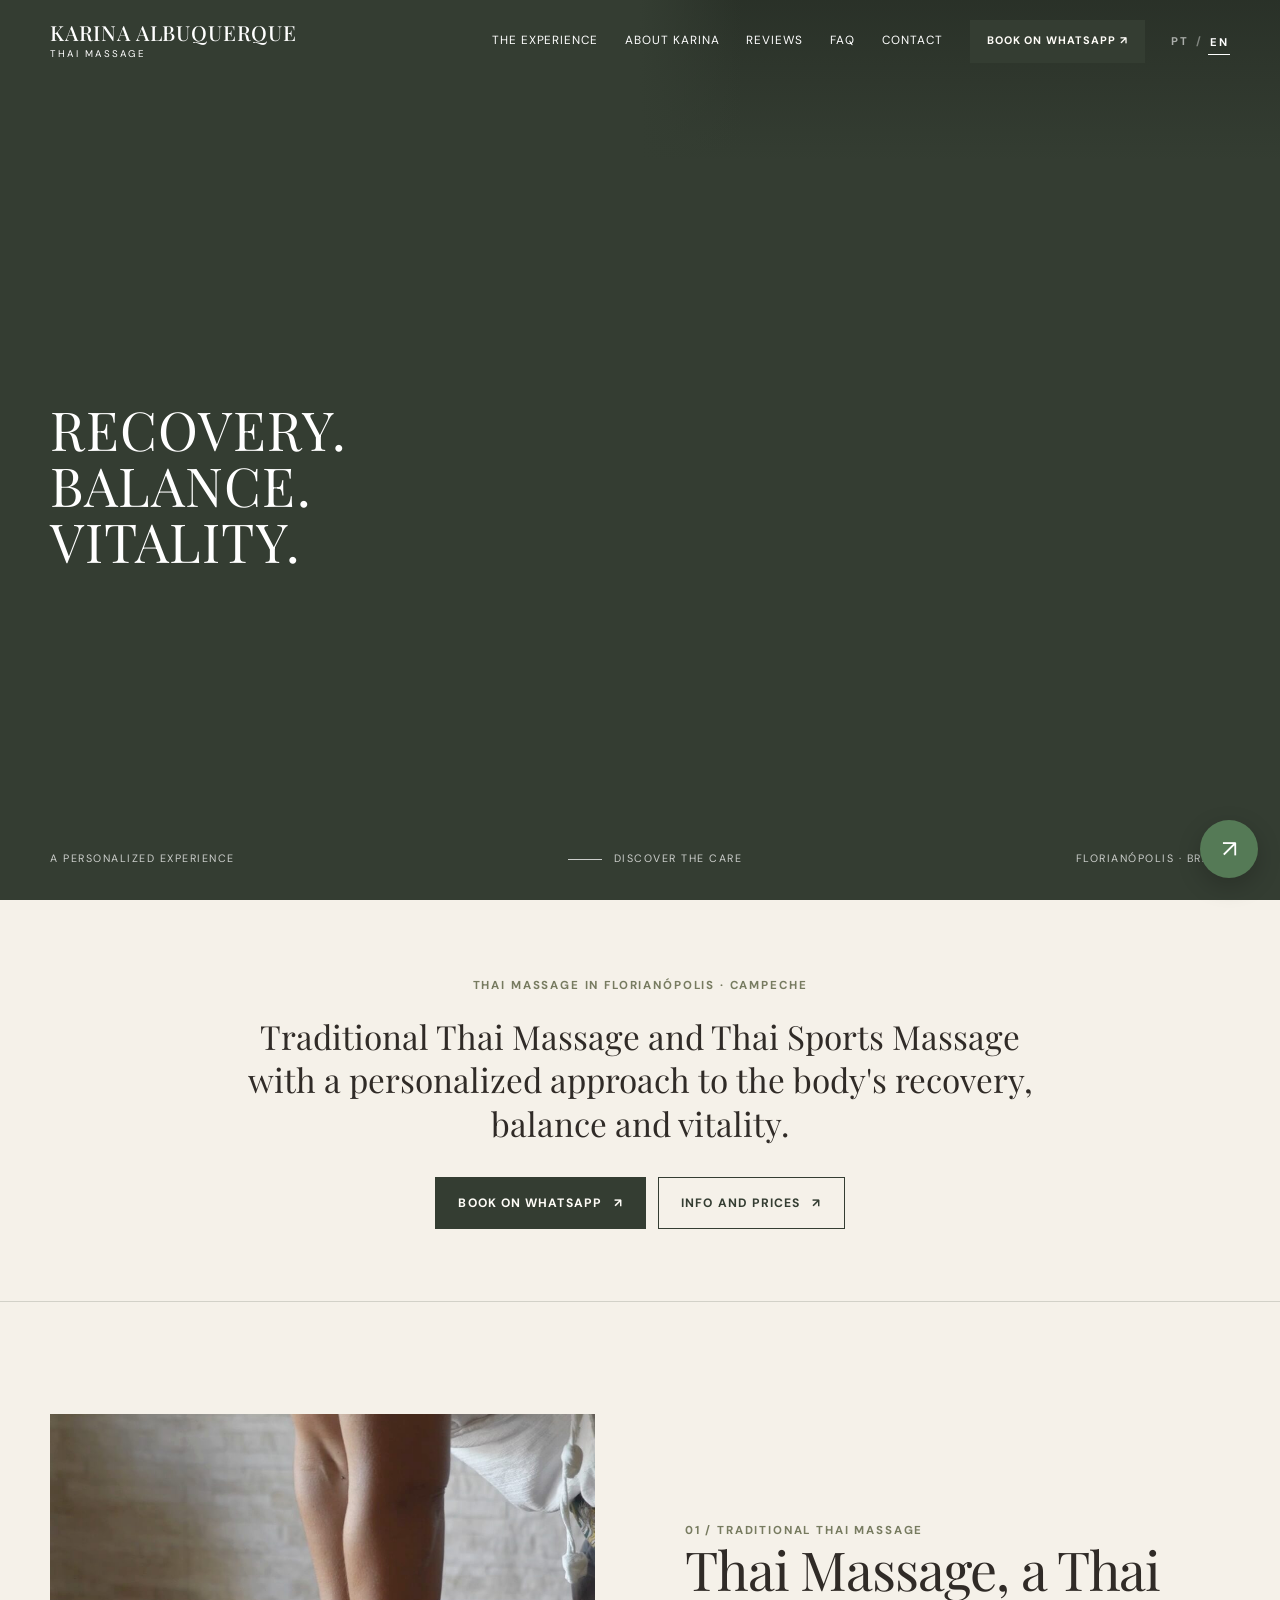
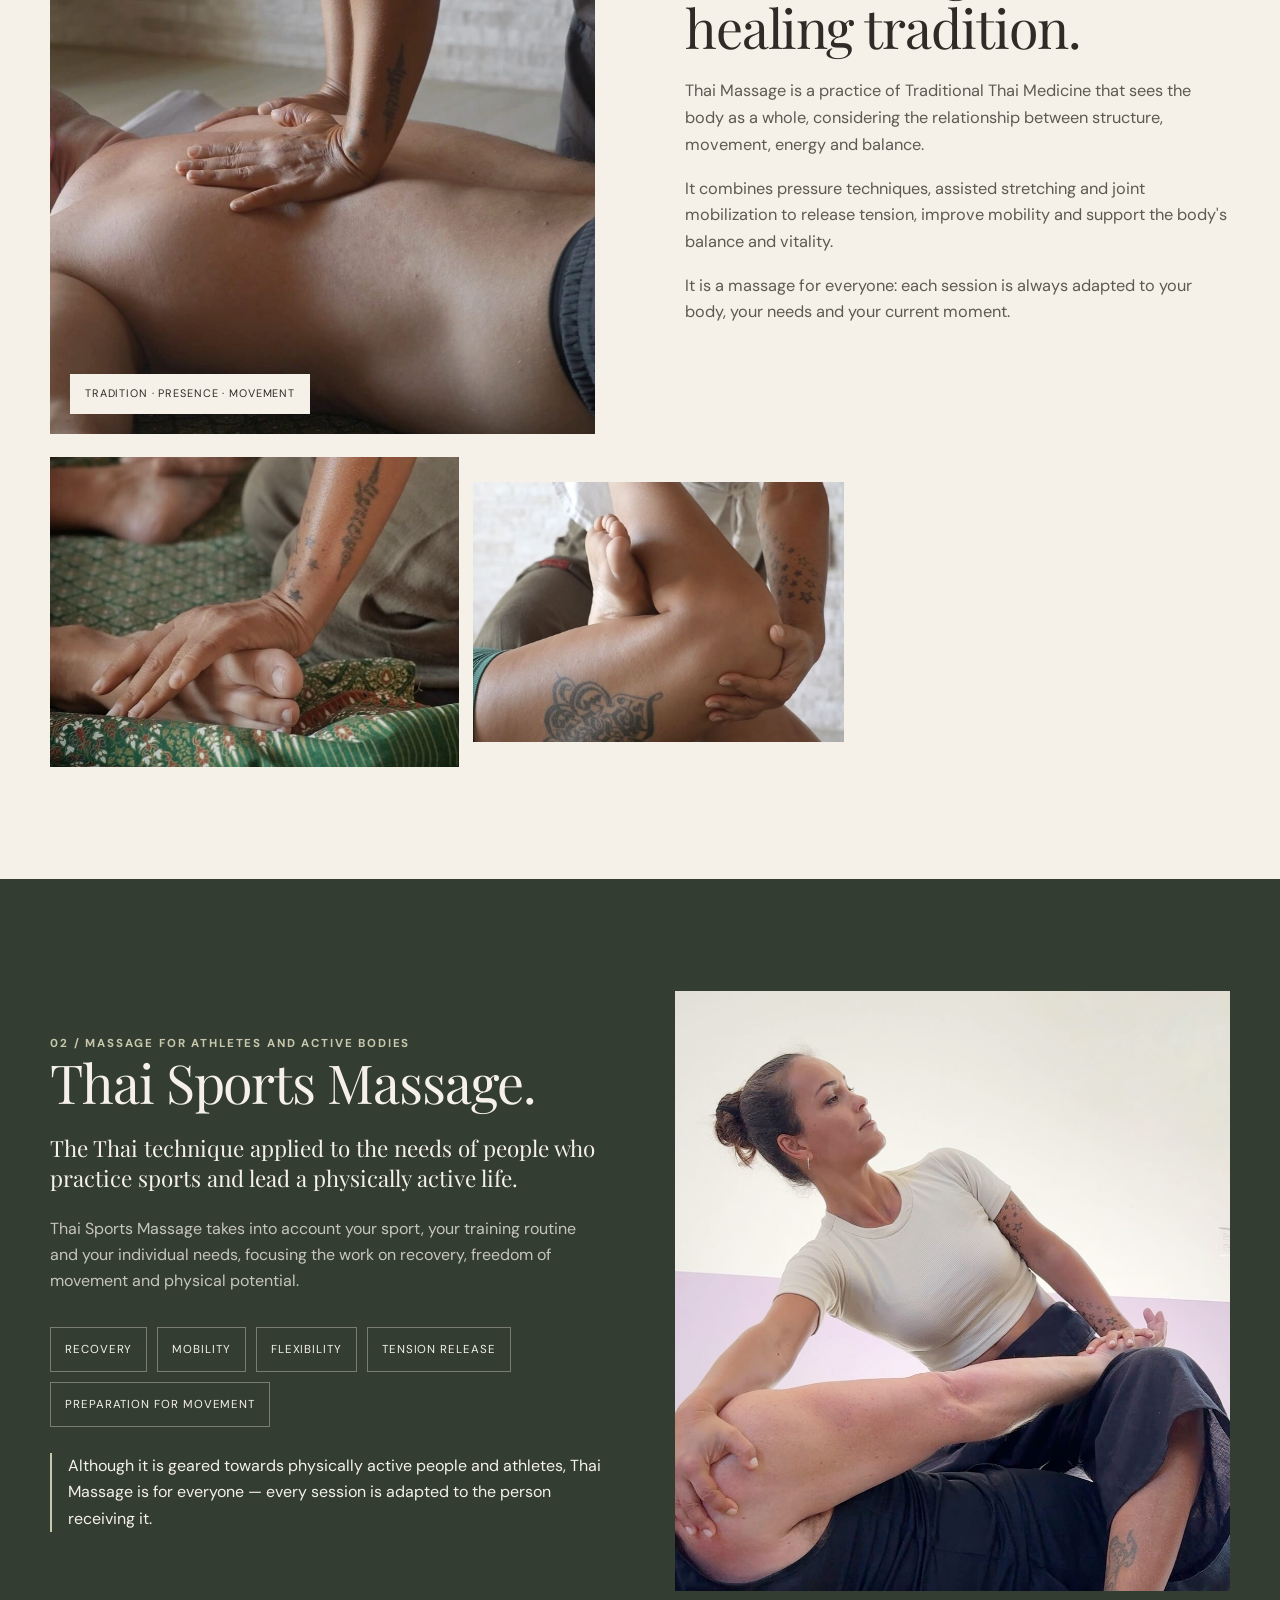
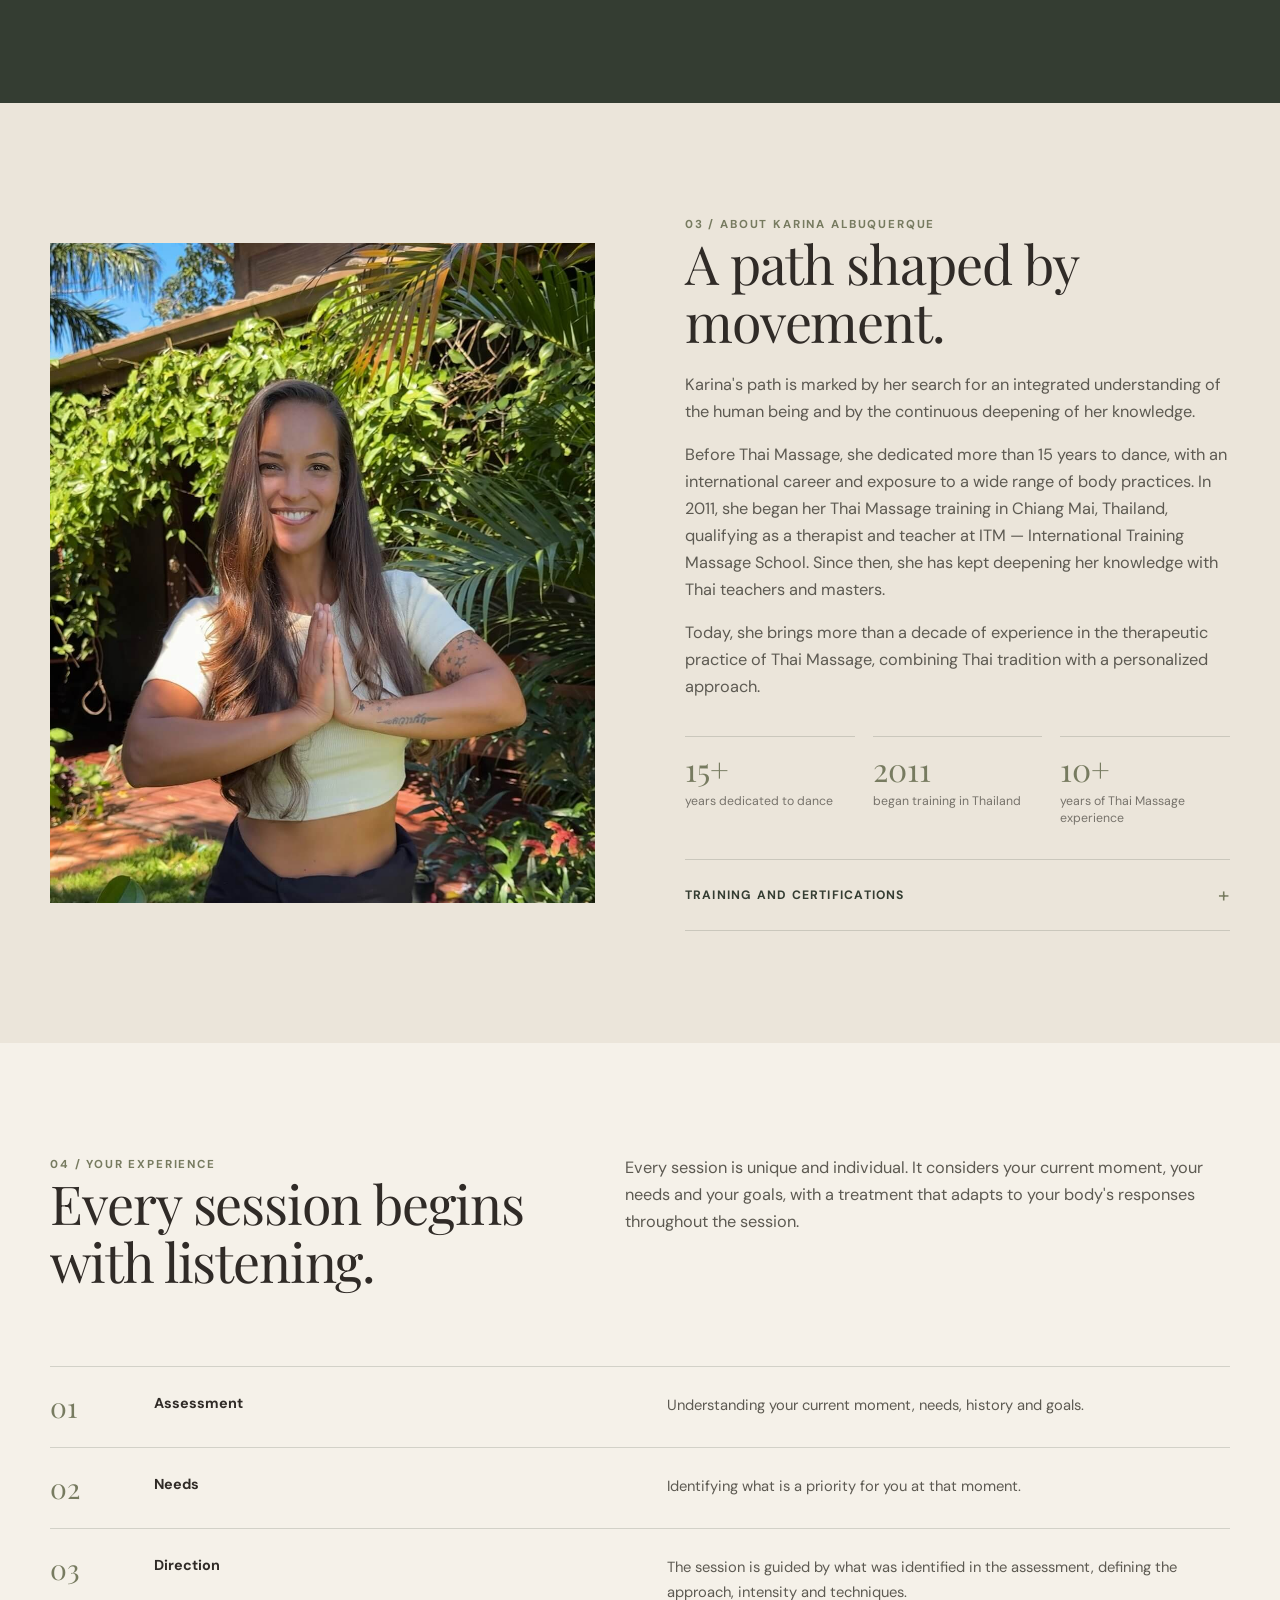
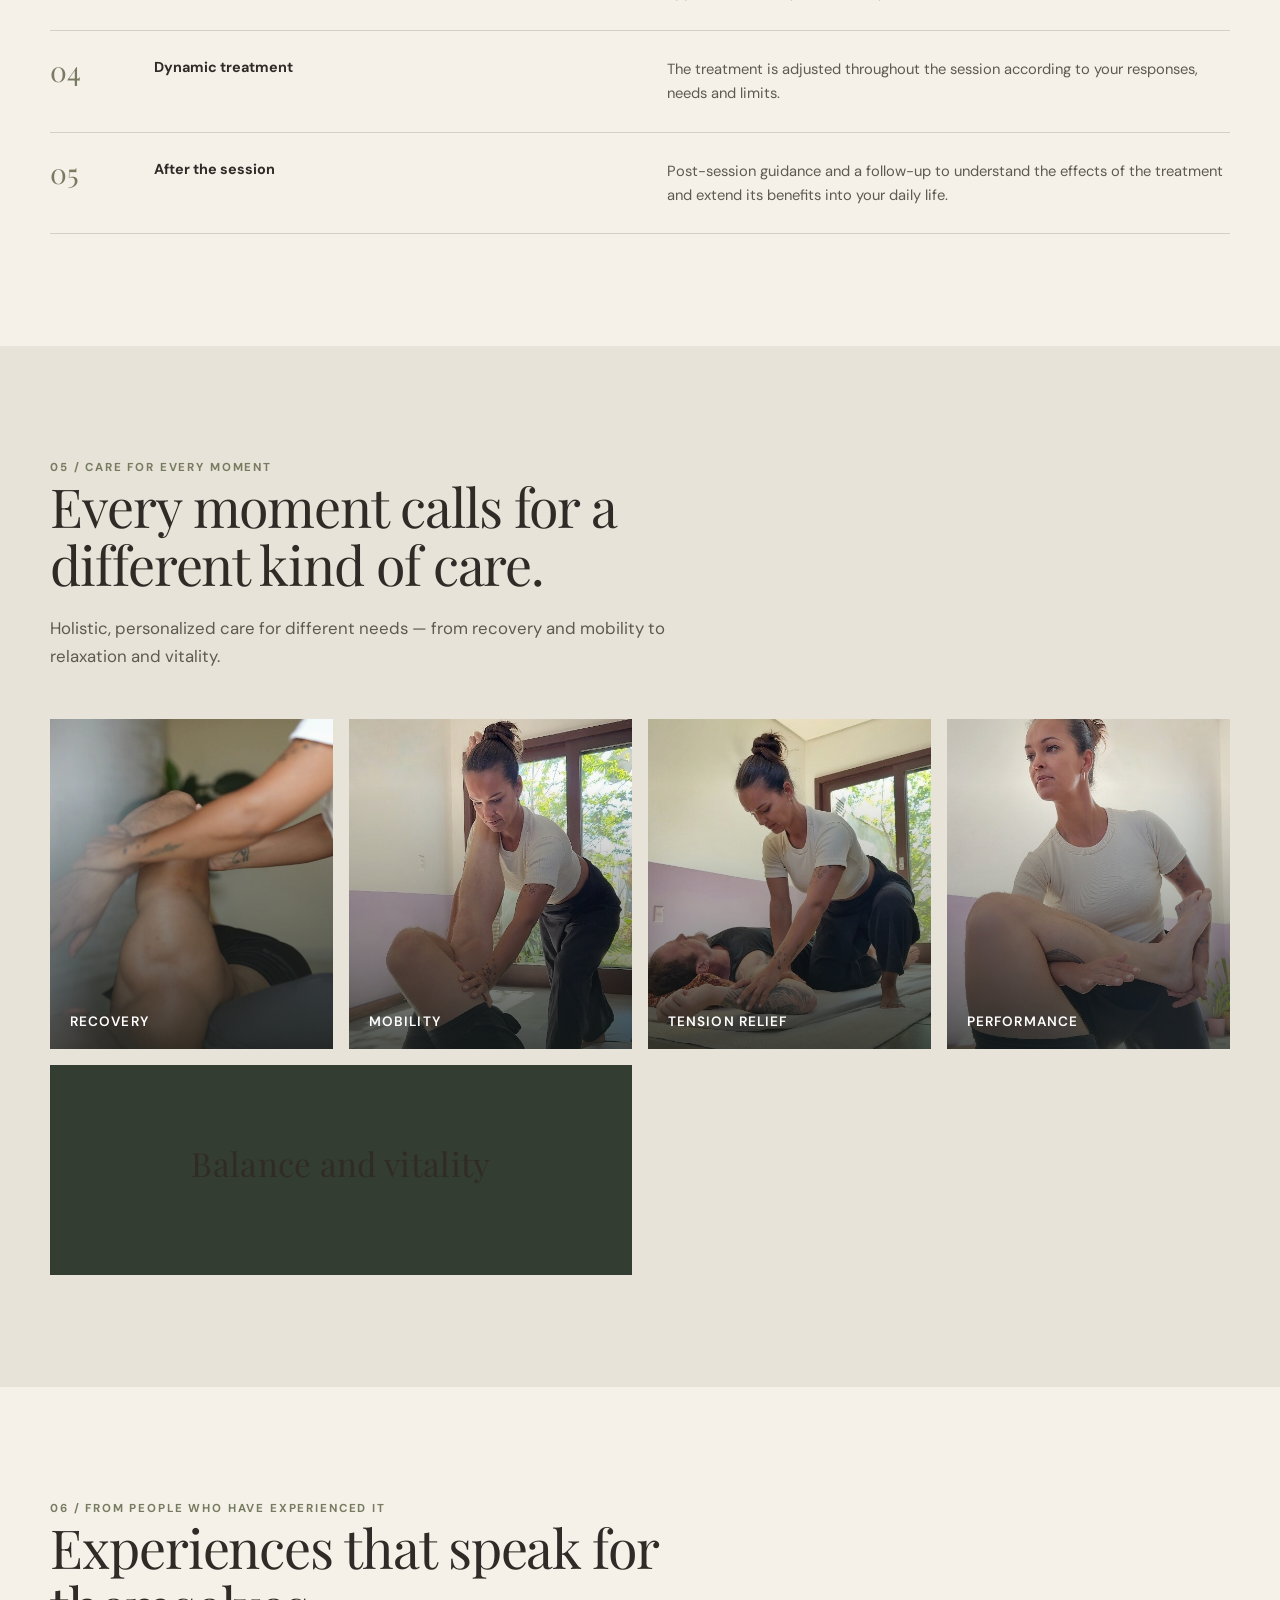
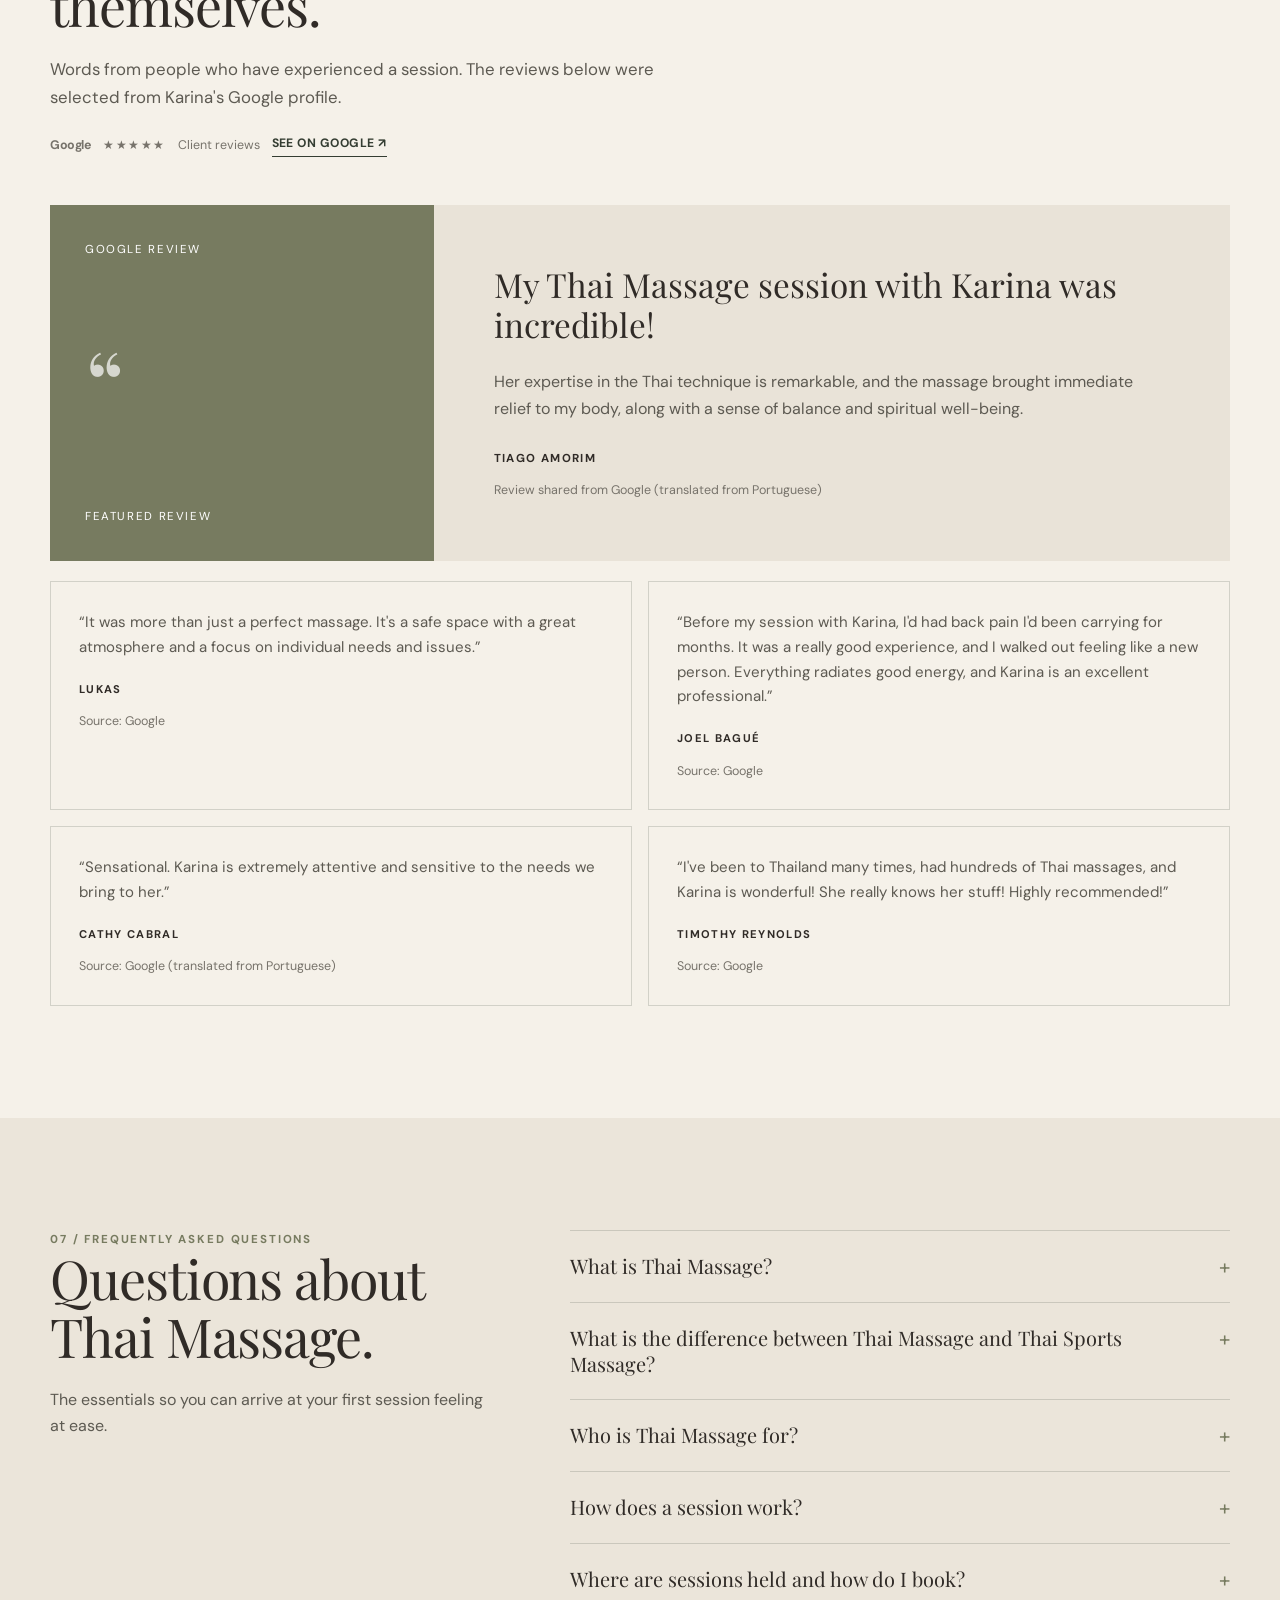
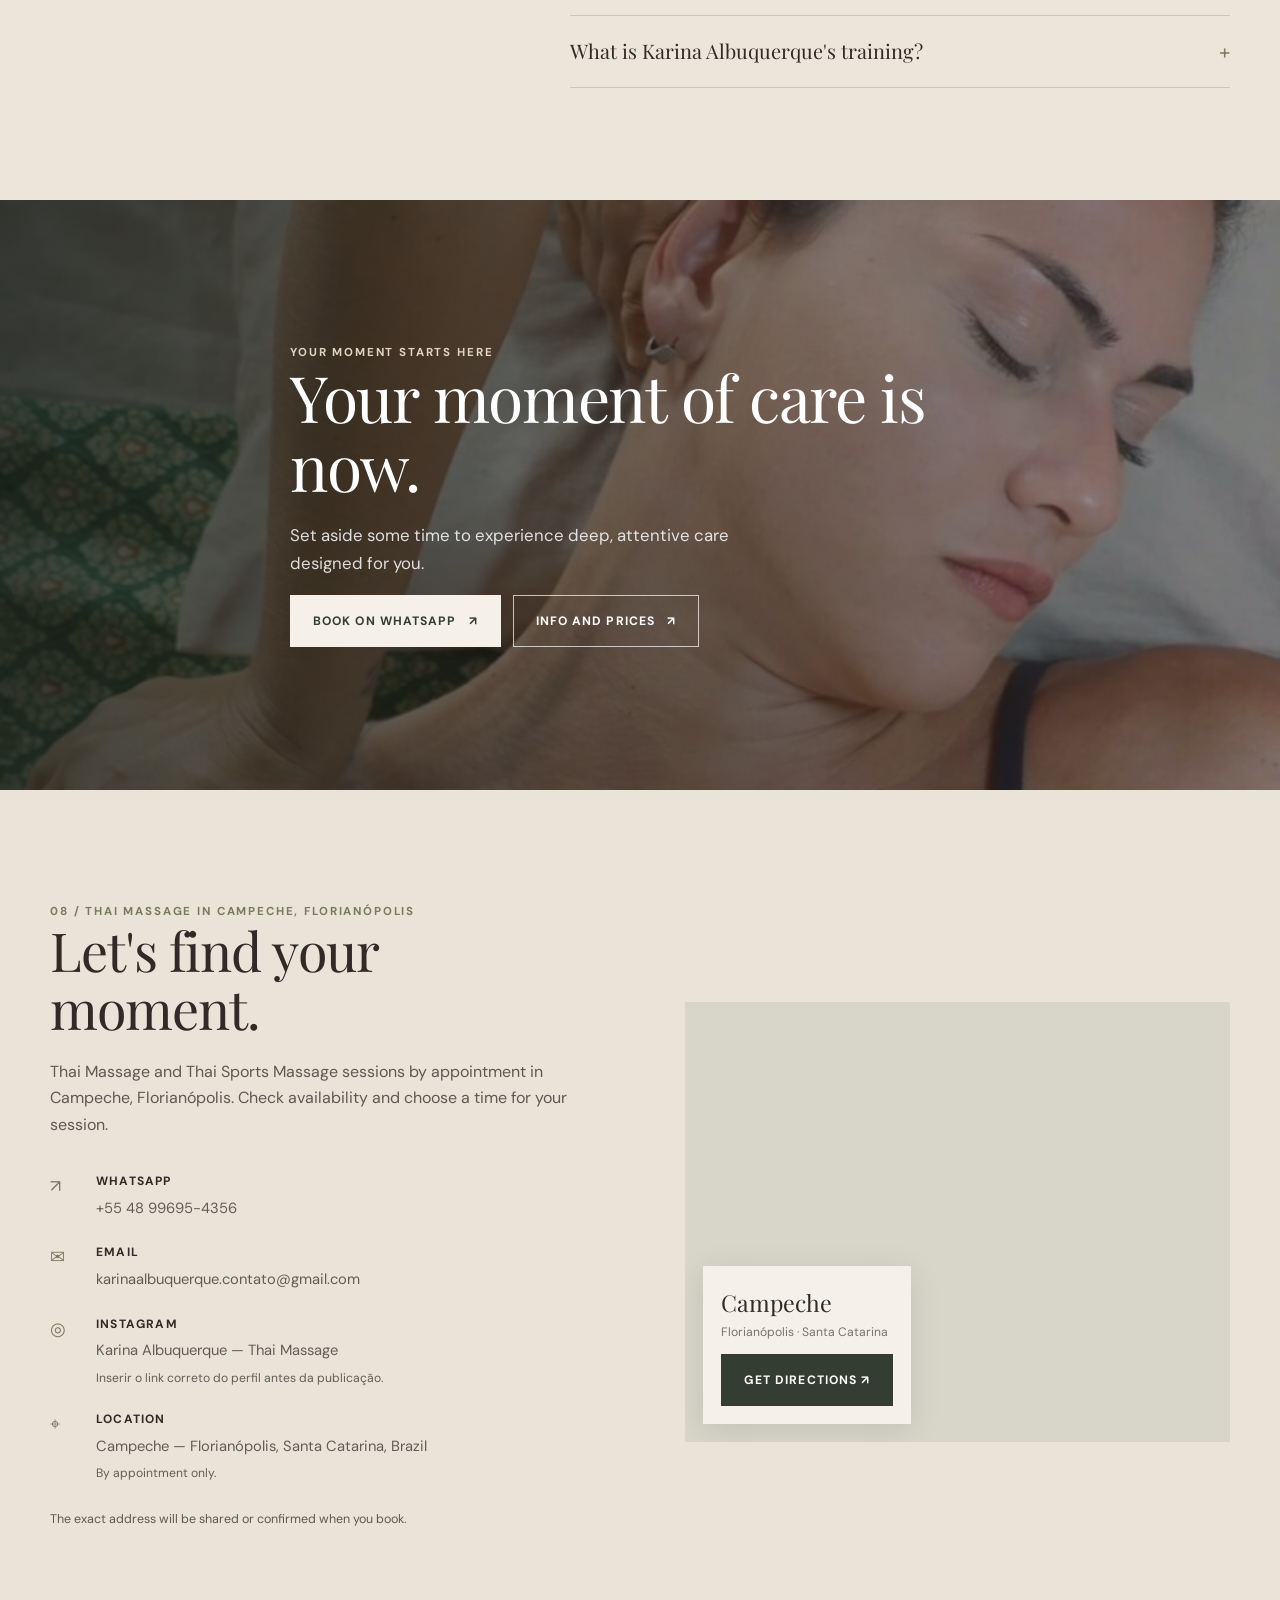
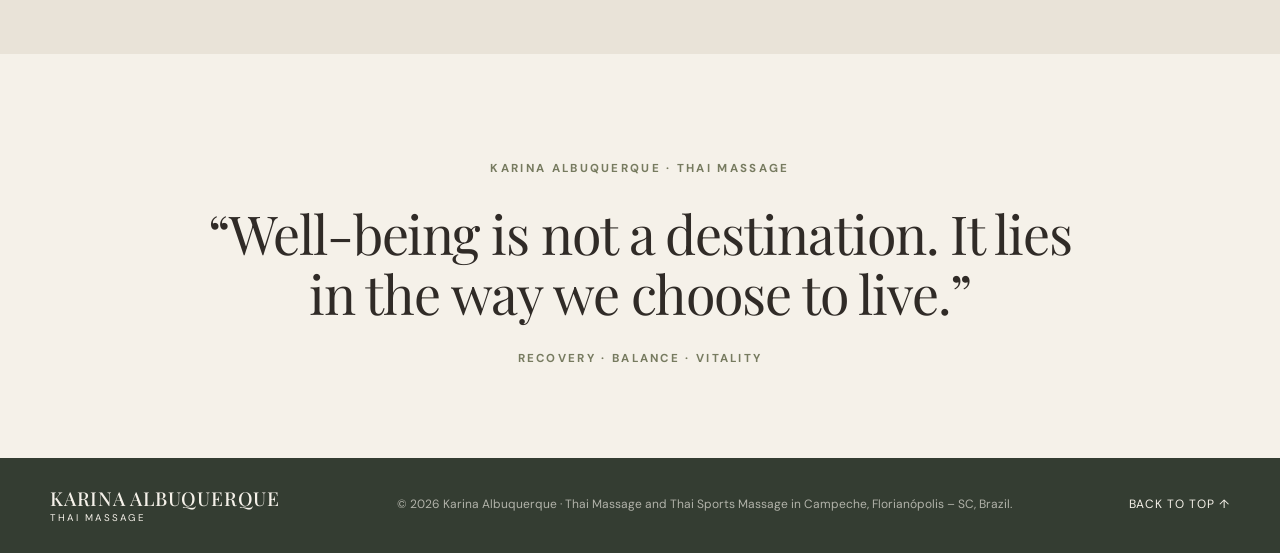
==== en/index.html @ 6ed95f41 "com video e add en" ====
<!DOCTYPE html>
<html lang="en">
<head>
  <meta charset="utf-8">
  <meta name="viewport" content="width=device-width, initial-scale=1">
  <meta name="theme-color" content="#343d32">
  <title>Thai Massage in Florianópolis (Campeche) | Karina Albuquerque</title>
  <meta name="description" content="Traditional Thai Massage and Thai Sports Massage in Campeche, Florianópolis, Brazil, with Karina Albuquerque, trained in Chiang Mai. Recovery, mobility and tension relief.">
  <meta name="robots" content="index, follow, max-image-preview:large">
  <meta name="author" content="Karina Albuquerque">
  <meta name="geo.region" content="BR-SC">
  <meta name="geo.placename" content="Campeche, Florianópolis">
  <!-- SUBSTITUIR "https://www.seudominio.com.br" pelo domínio definitivo do site antes da publicação (canonical, hreflang, Open Graph e dados estruturados). -->
  <link rel="canonical" href="https://www.seudominio.com.br/en/">
  <link rel="alternate" hreflang="pt-BR" href="https://www.seudominio.com.br/">
  <link rel="alternate" hreflang="en" href="https://www.seudominio.com.br/en/">
  <link rel="alternate" hreflang="x-default" href="https://www.seudominio.com.br/">
  <meta property="og:type" content="website">
  <meta property="og:locale" content="en_US">
  <meta property="og:locale:alternate" content="pt_BR">
  <meta property="og:site_name" content="Karina Albuquerque · Thai Massage">
  <meta property="og:title" content="Thai Massage in Florianópolis (Campeche) | Karina Albuquerque">
  <meta property="og:description" content="Traditional Thai Massage and Thai Sports Massage with personalized sessions in Campeche, Florianópolis, Brazil.">
  <meta property="og:url" content="https://www.seudominio.com.br/en/">
  <meta property="og:image" content="https://www.seudominio.com.br/images/karina-albuquerque-thai-massage-campeche-florianopolis.jpg">
  <meta property="og:image:width" content="1080">
  <meta property="og:image:height" content="1920">
  <meta property="og:image:alt" content="Karina Albuquerque giving a Thai Massage session in Florianópolis">
  <meta name="twitter:card" content="summary_large_image">
  <meta name="twitter:title" content="Thai Massage in Florianópolis (Campeche) | Karina Albuquerque">
  <meta name="twitter:description" content="Traditional Thai Massage and Thai Sports Massage with personalized sessions in Campeche, Florianópolis, Brazil.">
  <meta name="twitter:image" content="https://www.seudominio.com.br/images/karina-albuquerque-thai-massage-campeche-florianopolis.jpg">
  <link rel="preload" as="image" href="../images/karina-thai-massage-hero-poster.jpg" fetchpriority="high">
  <script type="application/ld+json">
  {
    "@context": "https://schema.org",
    "@graph": [
      {
        "@type": "HealthAndBeautyBusiness",
        "@id": "https://www.seudominio.com.br/#negocio",
        "name": "Karina Albuquerque · Thai Massage",
        "description": "Traditional Thai Massage and Thai Sports Massage with personalized sessions by appointment in Campeche, Florianópolis, Brazil.",
        "url": "https://www.seudominio.com.br/en/",
        "image": "https://www.seudominio.com.br/images/karina-albuquerque-thai-massage-campeche-florianopolis.jpg",
        "telephone": "+55-48-99695-4356",
        "email": "karinaalbuquerque.contato@gmail.com",
        "address": {
          "@type": "PostalAddress",
          "addressLocality": "Florianópolis",
          "addressRegion": "SC",
          "addressCountry": "BR",
          "streetAddress": "Campeche"
        },
        "areaServed": { "@type": "City", "name": "Florianópolis" },
        "hasMap": "https://www.google.com/maps?q=Campeche%2C+Florian%C3%B3polis%2C+SC",
        "founder": { "@id": "https://www.seudominio.com.br/#karina" },
        "knowsLanguage": ["pt-BR", "en"],
        "hasOfferCatalog": {
          "@type": "OfferCatalog",
          "name": "Sessions",
          "itemListElement": [
            { "@type": "Offer", "itemOffered": { "@type": "Service", "name": "Thai Massage", "description": "Traditional Thai massage combining pressure techniques, assisted stretching and joint mobilization." } },
            { "@type": "Offer", "itemOffered": { "@type": "Service", "name": "Thai Sports Massage", "description": "Thai Massage tailored to athletes and physically active people, focused on recovery, mobility and performance." } }
          ]
        }
      },
      {
        "@type": "Person",
        "@id": "https://www.seudominio.com.br/#karina",
        "name": "Karina Albuquerque",
        "jobTitle": "Thai Massage therapist and teacher",
        "image": "https://www.seudominio.com.br/images/karina-albuquerque-terapeuta-thai-massage.jpg",
        "alumniOf": { "@type": "EducationalOrganization", "name": "ITM — International Training Massage School", "address": "Chiang Mai, Thailand" },
        "worksFor": { "@id": "https://www.seudominio.com.br/#negocio" }
      },
      {
        "@type": "WebPage",
        "@id": "https://www.seudominio.com.br/en/#page",
        "url": "https://www.seudominio.com.br/en/",
        "name": "Thai Massage in Florianópolis (Campeche) | Karina Albuquerque",
        "inLanguage": "en",
        "about": { "@id": "https://www.seudominio.com.br/#negocio" },
        "primaryImageOfPage": "https://www.seudominio.com.br/images/karina-albuquerque-thai-massage-campeche-florianopolis.jpg"
      },
      {
        "@type": "FAQPage",
        "inLanguage": "en",
        "mainEntity": [
          { "@type": "Question", "name": "What is Thai Massage?", "acceptedAnswer": { "@type": "Answer", "text": "Thai Massage is a practice of Traditional Thai Medicine that combines pressure techniques, assisted stretching and joint mobilization to release tension, improve mobility and support the body's balance and vitality." } },
          { "@type": "Question", "name": "What is the difference between Thai Massage and Thai Sports Massage?", "acceptedAnswer": { "@type": "Answer", "text": "Thai Sports Massage applies the Thai technique to the needs of people who practice sports. It takes into account the sport, the training routine and individual needs, focusing on recovery, mobility, flexibility and preparation for movement." } },
          { "@type": "Question", "name": "Who is Thai Massage for?", "acceptedAnswer": { "@type": "Answer", "text": "Thai Massage is for everyone. It suits anyone looking for recovery, greater mobility, tension relief, better performance or simply balance and vitality, from athletes and physically active people to those who want a moment of care, always adapted to each body." } },
          { "@type": "Question", "name": "How does a session work?", "acceptedAnswer": { "@type": "Answer", "text": "Every session is individual: it starts with an assessment of your current moment and goals, continues with a treatment adjusted to your body's responses, and ends with post-session guidance and a follow-up." } },
          { "@type": "Question", "name": "Where are sessions held and how do I book?", "acceptedAnswer": { "@type": "Answer", "text": "Sessions are held in Campeche, Florianópolis (SC, Brazil), by appointment only. Bookings are made via WhatsApp at +55 48 99695-4356, and the exact address is shared when your session is confirmed. Sessions are available in English." } },
          { "@type": "Question", "name": "What is Karina Albuquerque's training?", "acceptedAnswer": { "@type": "Answer", "text": "Karina began her training in Chiang Mai, Thailand, in 2011, qualifying as a Thai Massage therapist and teacher at ITM — International Training Massage School. Since then, she has continued to deepen her knowledge with Thai teachers and masters." } }
        ]
      }
    ]
  }
  </script>
  <link rel="preconnect" href="https://fonts.googleapis.com">
  <link rel="preconnect" href="https://fonts.gstatic.com" crossorigin>
  <link href="https://fonts.googleapis.com/css2?family=Playfair+Display:wght@400;500;600&family=DM+Sans:wght@400;500;600;700&display=swap" rel="stylesheet">
  <link rel="stylesheet" href="../styles.css">
</head>
<body>
  <header class="site-header" id="siteHeader">
    <div class="wrap nav">
      <a class="brand" href="#top" aria-label="Karina Albuquerque Thai Massage, home">
        <strong>KARINA ALBUQUERQUE</strong><span>Thai Massage</span>
      </a>
      <nav class="nav-links" id="navLinks" aria-label="Main navigation">
        <a href="#thai-massage">The experience</a>
        <a href="#karina">About Karina</a>
        <a href="#reviews">Reviews</a>
        <a href="#faq">FAQ</a>
        <a href="#contact">Contact</a>
        <a class="btn whatsapp-link" href="#" target="_blank" rel="noopener">Book on WhatsApp ↗</a>
      </nav>
      <div class="nav-tools">
        <div class="lang-switch" aria-label="Language"><a href="../index.html" hreflang="pt-BR" lang="pt-BR" title="Versão em português">PT</a><span aria-hidden="true">/</span><a href="index.html" class="active" aria-current="page" lang="en">EN</a></div>
        <button class="menu-toggle" id="menuToggle" aria-label="Open menu" aria-expanded="false">☰</button>
      </div>
    </div>
  </header>

  <main>
    <!-- 01 — Hero -->
    <section class="hero" id="top" aria-label="Introduction">
      <video class="hero-media" id="heroVideo" autoplay muted loop playsinline preload="auto" poster="../images/karina-thai-massage-hero-poster.jpg" aria-label="Video of Karina Albuquerque giving Thai Massage sessions at her studio in Campeche, Florianópolis">
        <source src="../video/karina-thai-massage-hero-720.mp4" type="video/mp4">
      </video>
      <div class="wrap hero-content">
        <p class="hero-words">Recovery.<br>Balance.<br>Vitality.</p>
      </div>
      <div class="wrap hero-bottom">
        <span>A personalized experience</span>
        <span class="scroll-note">Discover the care</span>
        <span class="location-note">Florianópolis · Brazil</span>
      </div>
    </section>

    <!-- 01b — Introduction -->
    <section class="intro-band" aria-label="Thai Massage in Florianópolis">
      <div class="wrap">
        <h1 class="eyebrow">Thai Massage in Florianópolis · Campeche</h1>
        <p class="lead">Traditional Thai Massage and Thai Sports Massage with a personalized approach to the body's recovery, balance and vitality.</p>
        <div class="btn-row">
          <a class="btn whatsapp-link" href="#" target="_blank" rel="noopener">Book on WhatsApp <span aria-hidden="true">↗</span></a>
          <a class="btn btn-outline whatsapp-info" href="#" target="_blank" rel="noopener">Info and prices <span aria-hidden="true">↗</span></a>
        </div>
      </div>
    </section>

    <!-- 02 — Thai Massage -->
    <section class="section" id="thai-massage">
      <div class="wrap">
        <div class="intro-grid">
          <div class="intro-photo reveal">
            <img src="../images/thai-massage-pressao-palmas-costas.jpg" width="1080" height="1920" alt="Thai Massage: palm pressure along the back, on a traditional Thai fabric" loading="lazy" decoding="async" style="object-position:center 58%">
            <div class="photo-caption">Tradition · Presence · Movement</div>
          </div>
          <div class="copy intro-head reveal">
            <div class="eyebrow">01 / Traditional Thai massage</div>
            <h2>Thai Massage, a Thai healing tradition.</h2>
          </div>
          <div class="copy intro-body reveal">
            <p>Thai Massage is a practice of Traditional Thai Medicine that sees the body as a whole, considering the relationship between structure, movement, energy and balance.</p>
            <p>It combines pressure techniques, assisted stretching and joint mobilization to release tension, improve mobility and support the body's balance and vitality.</p>
            <!-- Texto provisório: acompanhar a redação que a Karina vai enviar sobre "a massagem é para todos". -->
            <p>It is a massage for everyone: each session is always adapted to your body, your needs and your current moment.</p>
          </div>
        </div>
        <div class="gallery reveal" aria-label="Details of the Thai Massage practice">
          <img src="../images/thai-massage-tradicional-maos-pes.jpg" width="720" height="1057" alt="Traditional Thai massage detail: hands working on the feet over Thai fabric" loading="lazy" decoding="async" style="object-position:center 68%">
          <img src="../images/alongamento-assistido-perna-thai-massage.jpg" width="1080" height="1920" alt="Assisted leg stretch with knee support during Thai Massage" loading="lazy" decoding="async" style="object-position:center 50%">
          <img src="../images/mobilizacao-pe-tornozelo-thai-massage.jpg" width="1080" height="1920" alt="Foot and ankle mobilization during a Thai Massage session" loading="lazy" decoding="async" style="object-position:center 48%">
        </div>
      </div>
    </section>

    <!-- 03 — Thai Sports Massage -->
    <section class="section sports" id="thai-sports">
      <div class="wrap sports-grid">
        <div class="sports-head reveal">
          <div class="eyebrow">02 / Massage for athletes and active bodies</div>
          <h2>Thai Sports Massage.</h2>
          <p class="serif sports-lead">The Thai technique applied to the needs of people who practice sports and lead a physically active life.</p>
        </div>
        <div class="sports-body reveal">
          <p>Thai Sports Massage takes into account your sport, your training routine and your individual needs, focusing the work on recovery, freedom of movement and physical potential.</p>
          <div class="word-list" aria-label="Thai Sports Massage focus areas">
            <span>Recovery</span><span>Mobility</span><span>Flexibility</span><span>Tension release</span><span>Preparation for movement</span>
          </div>
          <!-- Texto provisório: acompanhar a redação que a Karina vai enviar sobre "a massagem é para todos". -->
          <p class="note-all">Although it is geared towards physically active people and athletes, Thai Massage is for everyone — every session is adapted to the person receiving it.</p>
        </div>
        <img class="sports-image reveal" src="../images/thai-sports-massage-alongamento-florianopolis.jpg" width="1080" height="1920" alt="Karina Albuquerque applying an arm and torso stretch in a Thai Sports Massage session in Florianópolis" loading="lazy" decoding="async" style="object-position:center 45%">
      </div>
    </section>

    <!-- 04 — About Karina -->
    <section class="section about" id="karina">
      <div class="wrap about-grid">
        <img class="about-photo reveal" src="../images/karina-albuquerque-terapeuta-thai-massage.jpg" width="1080" height="1920" alt="Portrait of Karina Albuquerque, Thai Massage therapist, smiling with her palms together in greeting" loading="lazy" decoding="async" style="object-position:center 25%">
        <div class="copy reveal">
          <div class="eyebrow">03 / About Karina Albuquerque</div>
          <h2>A path shaped by movement.</h2>
          <p>Karina's path is marked by her search for an integrated understanding of the human being and by the continuous deepening of her knowledge.</p>
          <p>Before Thai Massage, she dedicated more than 15 years to dance, with an international career and exposure to a wide range of body practices. In 2011, she began her Thai Massage training in Chiang Mai, Thailand, qualifying as a therapist and teacher at ITM — International Training Massage School. Since then, she has kept deepening her knowledge with Thai teachers and masters.</p>
          <p>Today, she brings more than a decade of experience in the therapeutic practice of Thai Massage, combining Thai tradition with a personalized approach.</p>
          <div class="milestones">
            <div class="milestone"><strong>15+</strong><span>years dedicated to dance</span></div>
            <div class="milestone"><strong>2011</strong><span>began training in Thailand</span></div>
            <div class="milestone"><strong>10+</strong><span>years of Thai Massage experience</span></div>
          </div>
          <!-- Completar com o currículo completo que a Karina vai enviar (mesma lista da versão em português, traduzida). -->
          <details class="credentials">
            <summary>Training and certifications</summary>
            <ul>
              <li><span class="year">2011</span><span><strong>Thai Massage therapist and teacher</strong>ITM — International Training Massage School · Chiang Mai, Thailand</span></li>
              <li><span class="year">Today</span><span><strong>Continuous learning</strong>Ongoing studies with Thai teachers and masters</span></li>
            </ul>
          </details>
        </div>
      </div>
    </section>

    <!-- 05 — Your experience -->
    <section class="section" id="experience">
      <div class="wrap">
        <div class="process-intro">
          <div class="reveal">
            <div class="eyebrow">04 / Your experience</div>
            <h2>Every session begins with listening.</h2>
          </div>
          <div class="copy reveal">
            <p>Every session is unique and individual. It considers your current moment, your needs and your goals, with a treatment that adapts to your body's responses throughout the session.</p>
          </div>
        </div>
        <div class="process-list">
          <div class="process-item reveal"><div class="process-number">01</div><h3>Assessment</h3><p>Understanding your current moment, needs, history and goals.</p></div>
          <div class="process-item reveal"><div class="process-number">02</div><h3>Needs</h3><p>Identifying what is a priority for you at that moment.</p></div>
          <div class="process-item reveal"><div class="process-number">03</div><h3>Direction</h3><p>The session is guided by what was identified in the assessment, defining the approach, intensity and techniques.</p></div>
          <div class="process-item reveal"><div class="process-number">04</div><h3>Dynamic treatment</h3><p>The treatment is adjusted throughout the session according to your responses, needs and limits.</p></div>
          <div class="process-item reveal"><div class="process-number">05</div><h3>After the session</h3><p>Post-session guidance and a follow-up to understand the effects of the treatment and extend its benefits into your daily life.</p></div>
        </div>
      </div>
    </section>

    <!-- 06 — Needs -->
    <section class="section needs" id="needs">
      <div class="wrap">
        <div class="section-head reveal">
          <div class="eyebrow">05 / Care for every moment</div>
          <h2>Every moment calls for a different kind of care.</h2>
          <p>Holistic, personalized care for different needs — from recovery and mobility to relaxation and vitality.</p>
        </div>
        <div class="needs-grid">
          <article class="need-card reveal"><img src="../images/thai-massage-recuperacao-muscular.jpg" width="1080" height="1920" alt="Thai Massage leg stretch for muscle recovery" loading="lazy" decoding="async" style="object-position:center 42%"><h3>Recovery</h3></article>
          <article class="need-card reveal"><img src="../images/thai-massage-mobilidade-alongamento.jpg" width="540" height="960" alt="Assisted hip and leg stretch to improve mobility" loading="lazy" decoding="async" style="object-position:center 40%"><h3>Mobility</h3></article>
          <article class="need-card reveal"><img src="../images/thai-massage-alivio-de-tensoes.jpg" width="540" height="960" alt="Shoulder and arm pressure to relieve muscle tension" loading="lazy" decoding="async" style="object-position:center 50%"><h3>Tension relief</h3></article>
          <article class="need-card reveal"><img src="../images/thai-sports-massage-performance-atletas.jpg" width="540" height="960" alt="Thai Sports Massage for athletic performance: hamstring stretch" loading="lazy" decoding="async" style="object-position:center 38%"><h3>Performance</h3></article>
          <article class="need-wide reveal"><h3>Balance and vitality</h3></article>
        </div>
      </div>
    </section>

    <!-- 07 — Reviews -->
    <!-- Os relatos de Lukas, Joel Bagué e Timothy Reynolds provavelmente foram escritos em inglês no Google: se possível, substituir pelo texto original. -->
    <section class="section testimonials" id="reviews">
      <div class="wrap">
        <div class="section-head reveal">
          <div class="eyebrow">06 / From people who have experienced it</div>
          <h2>Experiences that speak for themselves.</h2>
          <p>Words from people who have experienced a session. The reviews below were selected from Karina's Google profile.</p>
          <div class="google-source" aria-label="Google reviews reference">
            <span class="google-mark" aria-hidden="true">Google</span>
            <span class="google-stars" aria-label="Review stars">★★★★★</span>
            <span>Client reviews</span>
            <a class="google-link" href="https://www.google.com/search?q=Karina+Albuquerque+Thai+Massage+Campeche+Florian%C3%B3polis+reviews&hl=en" target="_blank" rel="noopener">See on Google ↗</a>
          </div>
        </div>
        <article class="review-feature reveal">
          <div class="review-label"><span>Google review</span><div class="quote-mark">“</div><span>Featured review</span></div>
          <div class="review-text">
            <blockquote>My Thai Massage session with Karina was incredible!</blockquote>
            <p>Her expertise in the Thai technique is remarkable, and the massage brought immediate relief to my body, along with a sense of balance and spiritual well-being.</p>
            <strong>Tiago Amorim</strong><span class="review-origin">Review shared from Google (translated from Portuguese)</span>
          </div>
        </article>
        <div class="review-grid">
          <article class="review-card reveal"><p>“It was more than just a perfect massage. It's a safe space with a great atmosphere and a focus on individual needs and issues.”</p><strong>Lukas</strong><span class="review-origin">Source: Google</span></article>
          <article class="review-card reveal"><p>“Before my session with Karina, I'd had back pain I'd been carrying for months. It was a really good experience, and I walked out feeling like a new person. Everything radiates good energy, and Karina is an excellent professional.”</p><strong>Joel Bagué</strong><span class="review-origin">Source: Google</span></article>
          <article class="review-card reveal"><p>“Sensational. Karina is extremely attentive and sensitive to the needs we bring to her.”</p><strong>Cathy Cabral</strong><span class="review-origin">Source: Google (translated from Portuguese)</span></article>
          <article class="review-card reveal"><p>“I've been to Thailand many times, had hundreds of Thai massages, and Karina is wonderful! She really knows her stuff! Highly recommended!”</p><strong>Timothy Reynolds</strong><span class="review-origin">Source: Google</span></article>
        </div>
      </div>
    </section>

    <!-- 08 — FAQ -->
    <section class="section faq" id="faq">
      <div class="wrap faq-grid">
        <div class="reveal">
          <div class="eyebrow">07 / Frequently asked questions</div>
          <h2>Questions about Thai Massage.</h2>
          <p>The essentials so you can arrive at your first session feeling at ease.</p>
        </div>
        <div class="faq-list reveal">
          <details class="faq-item"><summary>What is Thai Massage?</summary><p>Thai Massage is a practice of Traditional Thai Medicine that combines pressure techniques, assisted stretching and joint mobilization to release tension, improve mobility and support the body's balance and vitality.</p></details>
          <details class="faq-item"><summary>What is the difference between Thai Massage and Thai Sports Massage?</summary><p>Thai Sports Massage applies the Thai technique to the needs of people who practice sports. It takes into account the sport, the training routine and individual needs, focusing on recovery, mobility, flexibility and preparation for movement.</p></details>
          <details class="faq-item"><summary>Who is Thai Massage for?</summary><p>Thai Massage is for everyone. It suits anyone looking for recovery, greater mobility, tension relief, better performance or simply balance and vitality — from athletes and physically active people to those who want a moment of care — always adapted to each body.</p></details>
          <details class="faq-item"><summary>How does a session work?</summary><p>Every session is individual: it starts with an assessment of your current moment and goals, continues with a treatment adjusted to your body's responses, and ends with post-session guidance and a follow-up.</p></details>
          <details class="faq-item"><summary>Where are sessions held and how do I book?</summary><p>Sessions are held in Campeche, Florianópolis (SC, Brazil), by appointment only. Bookings are made via WhatsApp at +55 48 99695-4356, and the exact address is shared when your session is confirmed. Sessions are available in English.</p></details>
          <details class="faq-item"><summary>What is Karina Albuquerque's training?</summary><p>Karina began her training in Chiang Mai, Thailand, in 2011, qualifying as a Thai Massage therapist and teacher at ITM — International Training Massage School. Since then, she has continued to deepen her knowledge with Thai teachers and masters.</p></details>
        </div>
      </div>
    </section>

    <!-- 09 — Booking CTA -->
    <section class="cta" id="booking">
      <img src="../images/agendar-thai-massage-relaxamento.jpg" width="1080" height="1920" alt="Relaxed client with eyes closed receiving a gentle neck mobilization during Thai Massage" loading="lazy" decoding="async" style="object-position:center 42%">
      <div class="wrap cta-content reveal">
        <div class="eyebrow" style="color:#e1d5c2">Your moment starts here</div>
        <h2>Your moment of care is now.</h2>
        <p>Set aside some time to experience deep, attentive care designed for you.</p>
        <div class="btn-row">
          <a class="btn btn-light whatsapp-link" href="#" target="_blank" rel="noopener">Book on WhatsApp <span aria-hidden="true">↗</span></a>
          <a class="btn btn-outline-light whatsapp-info" href="#" target="_blank" rel="noopener">Info and prices <span aria-hidden="true">↗</span></a>
        </div>
      </div>
    </section>

    <!-- 10 — Contact and location -->
    <section class="section contact" id="contact">
      <div class="wrap contact-grid">
        <div class="reveal">
          <div class="eyebrow">08 / Thai Massage in Campeche, Florianópolis</div>
          <h2>Let's find your moment.</h2>
          <p>Thai Massage and Thai Sports Massage sessions by appointment in Campeche, Florianópolis. Check availability and choose a time for your session.</p>
          <address class="contact-details">
            <div class="contact-row"><div class="icon" aria-hidden="true">↗</div><div><strong>WhatsApp</strong><a class="whatsapp-link" href="#" target="_blank" rel="noopener">+55 48 99695-4356</a></div></div>
            <div class="contact-row"><div class="icon" aria-hidden="true">✉</div><div><strong>Email</strong><a href="mailto:karinaalbuquerque.contato@gmail.com">karinaalbuquerque.contato@gmail.com</a></div></div>
            <div class="contact-row"><div class="icon" aria-hidden="true">◎</div><div><strong>Instagram</strong><a href="https://www.instagram.com/" target="_blank" rel="noopener">Karina Albuquerque — Thai Massage</a><span style="display:block;font-size:.76rem;margin-top:4px">Inserir o link correto do perfil antes da publicação.</span></div></div>
            <div class="contact-row"><div class="icon" aria-hidden="true">⌖</div><div><strong>Location</strong><span>Campeche — Florianópolis, Santa Catarina, Brazil</span><span style="display:block;font-size:.76rem;margin-top:4px">By appointment only.</span></div></div>
          </address>
          <p style="font-size:.78rem;margin-top:26px">The exact address will be shared or confirmed when you book.</p>
        </div>
        <div class="map-card reveal" aria-label="Map of the Campeche area in Florianópolis">
          <iframe title="Map of Campeche, Florianópolis" loading="lazy" referrerpolicy="no-referrer-when-downgrade" src="https://www.google.com/maps?q=Campeche%2C%20Florian%C3%B3polis%2C%20SC&hl=en&output=embed"></iframe>
          <div class="map-overlay"><strong>Campeche</strong><span>Florianópolis · Santa Catarina</span><a class="btn" href="https://www.google.com/maps/dir/?api=1&destination=Campeche%2C+Florian%C3%B3polis%2C+SC" target="_blank" rel="noopener">Get directions ↗</a></div>
        </div>
      </div>
    </section>

    <!-- 11 — Closing quote -->
    <section class="final-quote" aria-label="Closing quote">
      <div class="eyebrow">Karina Albuquerque · Thai Massage</div>
      <p class="quote-text">“Well-being is not a destination. It lies in the way we choose to live.”</p>
      <div class="eyebrow">Recovery · Balance · Vitality</div>
    </section>
  </main>

  <footer>
    <div class="wrap footer-inner">
      <a class="brand" href="#top"><strong>KARINA ALBUQUERQUE</strong><span>Thai Massage</span></a>
      <p>© <span id="year"></span> Karina Albuquerque · Thai Massage and Thai Sports Massage in Campeche, Florianópolis – SC, Brazil.</p>
      <a href="#top" style="font-size:.75rem;letter-spacing:.08em;text-transform:uppercase">Back to top ↑</a>
    </div>
  </footer>

  <a class="whatsapp-float whatsapp-link" href="#" target="_blank" rel="noopener" aria-label="Book on WhatsApp" title="Book on WhatsApp">↗</a>
  <div class="mobile-booking"><a class="btn btn-outline whatsapp-info" href="#" target="_blank" rel="noopener">Info</a><a class="btn whatsapp-link" href="#" target="_blank" rel="noopener">Book on WhatsApp</a></div>

  <script>
    // Número normalizado a partir do contato fornecido. Confirmar antes de publicar.
    const whatsappNumber = "5548996954356";
    const whatsappMessage = "Hi Karina! I'd like to book a Thai Massage session.";
    const whatsappInfoMessage = "Hi Karina! I'd like more information about your Thai Massage sessions (prices, duration and availability).";
    const toWhatsapp = message => `https://wa.me/${whatsappNumber}?text=${encodeURIComponent(message)}`;
    document.querySelectorAll(".whatsapp-link").forEach(link => {
      link.href = toWhatsapp(whatsappMessage);
    });
    document.querySelectorAll(".whatsapp-info").forEach(link => {
      link.href = toWhatsapp(whatsappInfoMessage);
    });

    // Respeita quem pediu menos movimento no sistema: o vídeo fica parado no primeiro quadro.
    const heroVideo = document.getElementById("heroVideo");
    if (window.matchMedia("(prefers-reduced-motion: reduce)").matches) {
      heroVideo.removeAttribute("autoplay");
      heroVideo.pause();
    }

    const header = document.getElementById("siteHeader");
    const updateHeader = () => header.classList.toggle("scrolled", window.scrollY > 30);
    updateHeader();
    window.addEventListener("scroll", updateHeader, { passive: true });

    const toggle = document.getElementById("menuToggle");
    const nav = document.getElementById("navLinks");
    toggle.addEventListener("click", () => {
      const isOpen = nav.classList.toggle("open");
      toggle.setAttribute("aria-expanded", String(isOpen));
      toggle.setAttribute("aria-label", isOpen ? "Close menu" : "Open menu");
      toggle.textContent = isOpen ? "×" : "☰";
    });
    nav.querySelectorAll("a").forEach(link => link.addEventListener("click", () => {
      nav.classList.remove("open");
      toggle.setAttribute("aria-expanded", "false");
      toggle.setAttribute("aria-label", "Open menu");
      toggle.textContent = "☰";
    }));

    document.getElementById("year").textContent = new Date().getFullYear();

    if ("IntersectionObserver" in window && !window.matchMedia("(prefers-reduced-motion: reduce)").matches) {
      const observer = new IntersectionObserver(entries => {
        entries.forEach(entry => {
          if (entry.isIntersecting) {
            entry.target.classList.add("visible");
            observer.unobserve(entry.target);
          }
        });
      }, { threshold: 0.12 });
      document.querySelectorAll(".reveal").forEach(el => observer.observe(el));
    } else {
      document.querySelectorAll(".reveal").forEach(el => el.classList.add("visible"));
    }
  </script>
</body>
</html>
---- styles.css ----
:root {
  --paper: #f5f1e9;
  --sand: #d8c8b3;
  --olive: #777b60;
  --forest: #343d32;
  --ink: #302b27;
  --muted: #77736b;
  --line: rgba(52, 61, 50, .18);
  --white: #fffdf8;
  --serif: "Playfair Display", Georgia, serif;
  --sans: "DM Sans", Arial, sans-serif;
  --wrap: 1180px;
}
* { box-sizing: border-box; }
html { scroll-behavior: smooth; scroll-padding-top: 84px; }
body { margin: 0; background: var(--paper); color: var(--ink); font-family: var(--sans); line-height: 1.65; }
img { display: block; width: 100%; object-fit: cover; }
a { color: inherit; text-decoration: none; }
button, a { -webkit-tap-highlight-color: transparent; }
.wrap { width: min(var(--wrap), calc(100% - 48px)); margin-inline: auto; }
.eyebrow { text-transform: uppercase; letter-spacing: .16em; font-size: .72rem; font-weight: 700; color: var(--olive); }
h1, h2, h3, p { margin-top: 0; }
h1, h2, h3, .serif { font-family: var(--serif); font-weight: 400; line-height: 1.04; }
h2 { font-size: clamp(2.2rem, 4.2vw, 4rem); letter-spacing: -.02em; line-height: 1.08; margin-bottom: 22px; }
h3 { font-size: 1.55rem; margin-bottom: 12px; }
p { color: #5d5a52; }
.section { padding: 112px 0; }
.section-head { max-width: 720px; margin-bottom: 48px; }
.section-head p { max-width: 650px; font-size: 1.05rem; }
.btn { display: inline-flex; align-items: center; justify-content: center; gap: 12px; padding: 15px 22px; border: 1px solid transparent; background: var(--forest); color: var(--white); font-size: .76rem; font-weight: 700; letter-spacing: .09em; text-transform: uppercase; transition: transform .2s, background .2s; min-height: 52px; }
.btn:hover { background: #4a5746; transform: translateY(-2px); }
.btn-light { background: var(--paper); color: var(--forest); }
.btn-light:hover { background: white; }
.btn-outline { border-color: var(--forest); color: var(--forest); background: transparent; }
.btn-outline:hover { color: white; }
.btn-outline-light { border-color: rgba(255,255,255,.7); color: white; background: transparent; }
.btn-outline-light:hover { background: rgba(255,255,255,.12); }
.btn-row { display: flex; flex-wrap: wrap; gap: 12px; }
.site-header { position: fixed; inset: 0 0 auto; z-index: 20; color: white; transition: background .25s, color .25s, box-shadow .25s; }
.site-header.scrolled { background: rgba(245,241,233,.96); color: var(--forest); box-shadow: 0 1px 0 var(--line); backdrop-filter: blur(12px); }
.nav { min-height: 82px; display: flex; align-items: center; justify-content: space-between; gap: 24px; }
.brand { line-height: 1.05; display: inline-flex; flex-direction: column; gap: 5px; }
.brand strong { font-family: var(--serif); font-size: 1.3rem; letter-spacing: .04em; font-weight: 500; }
.brand span { font-size: .61rem; letter-spacing: .23em; text-transform: uppercase; }
.nav-links { display: flex; align-items: center; gap: 27px; font-size: .74rem; letter-spacing: .08em; text-transform: uppercase; }
.nav-links a:not(.btn):hover { opacity: .7; }
.nav-links .btn { min-height: 43px; padding: 11px 16px; font-size: .68rem; }
.nav-links { margin-left: auto; }
.nav-tools { display: flex; align-items: center; gap: 14px; }
.lang-switch { display: inline-flex; align-items: center; gap: 6px; font-size: .7rem; font-weight: 700; letter-spacing: .12em; }
.lang-switch a { opacity: .6; padding: 6px 2px; }
.lang-switch a:hover, .lang-switch a.active { opacity: 1; }
.lang-switch a.active { border-bottom: 1px solid currentColor; padding-bottom: 3px; }
.lang-switch span { opacity: .4; }
.menu-toggle { display: none; color: inherit; border: 0; background: none; font: inherit; font-size: 1.6rem; cursor: pointer; }
.hero { min-height: min(850px, 100svh); min-height: max(690px, 100svh); position: relative; display: flex; align-items: center; color: white; overflow: hidden; background: var(--forest); }
/* O vídeo é vertical: no desktop fica em painel à direita para não cortar demais o enquadramento; no celular ocupa a tela toda. */
.hero-media { position: absolute; top: 0; right: 0; bottom: 0; width: 50%; height: 100%; object-fit: cover; object-position: center 45%; }
.hero::after { content: ""; position: absolute; inset: 0; pointer-events: none; background: linear-gradient(90deg, var(--forest) 0%, var(--forest) 50%, rgba(52,61,50,0) 58%), linear-gradient(180deg, rgba(26,31,25,.40), transparent 18%); }
.hero-content { position: relative; z-index: 1; padding-top: 70px; }
.hero-words { font-family: var(--serif); font-size: clamp(2.6rem, 4.2vw, 4.4rem); letter-spacing: .02em; line-height: 1.04; margin: 0; color: white; text-transform: uppercase; }
.intro-band { padding: 76px 0 72px; text-align: center; border-bottom: 1px solid var(--line); }
.intro-band h1 { font-family: var(--sans); line-height: 1.65; margin-bottom: 20px; }
.intro-band .lead { max-width: 820px; margin: 0 auto 32px; font-family: var(--serif); font-size: clamp(1.45rem, 2.6vw, 2.1rem); line-height: 1.3; color: var(--ink); }
.intro-band .btn-row { justify-content: center; }
.editorial-caps { text-transform: uppercase; letter-spacing: .025em; }
.google-source { display: flex; flex-wrap: wrap; align-items: center; gap: 12px; margin-top: 22px; }
.google-mark { font-family: var(--sans); font-size: .9rem; font-weight: 700; letter-spacing: -.04em; color: #4285f4; }
.google-stars { color: #e5a600; font-size: 1rem; letter-spacing: .12em; white-space: nowrap; }
.google-source span, .review-origin { color: var(--muted); font-size: .78rem; }
.google-link { display: inline-flex; align-items: center; gap: 8px; border-bottom: 1px solid currentColor; color: var(--forest); font-size: .76rem; font-weight: 700; letter-spacing: .04em; text-transform: uppercase; padding-bottom: 3px; }
.review-origin { display: block; margin-top: 10px; }
.hero-bottom { position: absolute; z-index: 1; bottom: 32px; left: 0; right: 0; display: flex; justify-content: space-between; align-items: center; color: rgba(255,255,255,.75); text-transform: uppercase; letter-spacing: .14em; font-size: .67rem; }
.scroll-note { display: flex; align-items: center; gap: 12px; }
.scroll-note::before { content: ""; width: 34px; height: 1px; background: currentColor; }
.intro-grid, .about-grid, .contact-grid { display: grid; grid-template-columns: 1fr 1fr; gap: clamp(36px, 7vw, 100px); align-items: center; }
/* Título/subtítulo e texto em blocos separados para que, no celular, o título venha antes da foto. */
.intro-grid { grid-template-areas: "photo head" "photo body"; align-items: stretch; row-gap: 0; }
.intro-photo { grid-area: photo; align-self: center; }
.intro-head { grid-area: head; align-self: end; }
.intro-body { grid-area: body; align-self: start; }
.intro-photo { position: relative; }
.intro-photo img { height: 620px; }
.photo-caption { position: absolute; bottom: 20px; left: 20px; padding: 11px 15px; background: var(--paper); font-size: .68rem; letter-spacing: .08em; text-transform: uppercase; }
.copy p { font-size: 1.02rem; }
.copy p:last-child { margin-bottom: 0; }
.gallery { display: grid; grid-template-columns: 1.1fr 1fr 1fr; gap: 14px; margin-top: 48px; align-items: stretch; }
.gallery img { height: 260px; }
.gallery img:first-child { height: 310px; margin-top: -25px; }
.sports { background: var(--forest); color: var(--paper); }
.sports p { color: rgba(245,241,233,.76); }
.sports .eyebrow { color: #c8c8ac; }
.sports-grid { display: grid; grid-template-columns: 1fr 1fr; grid-template-areas: "head image" "body image"; column-gap: 70px; align-items: center; }
.sports-head { grid-area: head; align-self: end; }
.sports-body { grid-area: body; align-self: start; }
.sports-image { grid-area: image; height: 600px; }
.sports-lead { font-size: 1.4rem; line-height: 1.35; color: #f5f1e9 !important; }
.note-all { margin-top: 26px; padding-left: 16px; border-left: 2px solid #c8c8ac; color: #f5f1e9 !important; }
.word-list { display: flex; flex-wrap: wrap; gap: 10px; margin-top: 32px; }
.word-list span { border: 1px solid rgba(245,241,233,.35); padding: 12px 14px; font-size: .72rem; letter-spacing: .08em; text-transform: uppercase; }
.about { background: #ebe5da; }
.about-photo { height: 660px; }
.milestones { display: grid; grid-template-columns: repeat(3, 1fr); gap: 18px; margin-top: 35px; }
.milestone { border-top: 1px solid var(--line); padding-top: 16px; }
.milestone strong { display: block; color: var(--olive); font-family: var(--serif); font-size: 2rem; font-weight: 400; line-height: 1; margin-bottom: 8px; }
.milestone span { color: var(--muted); font-size: .77rem; line-height: 1.4; display: block; }
.credentials { margin-top: 32px; border-top: 1px solid var(--line); border-bottom: 1px solid var(--line); }
.credentials summary { cursor: pointer; list-style: none; display: flex; justify-content: space-between; align-items: center; gap: 16px; padding: 18px 0; font-size: .76rem; font-weight: 700; letter-spacing: .1em; text-transform: uppercase; color: var(--forest); }
.credentials summary::-webkit-details-marker { display: none; }
.credentials summary::after { content: "+"; font-size: 1.3rem; font-weight: 400; color: var(--olive); transition: transform .2s; }
.credentials[open] summary::after { transform: rotate(45deg); }
.credentials ul { list-style: none; margin: 0; padding: 0 0 20px; display: grid; gap: 14px; }
.credentials li { display: grid; grid-template-columns: 64px 1fr; gap: 14px; font-size: .9rem; color: #5d5a52; line-height: 1.5; }
.credentials li strong { display: block; color: var(--ink); font-weight: 600; }
.credentials .year { color: var(--olive); font-family: var(--serif); font-size: 1.1rem; line-height: 1.3; }
.process-intro { display: grid; grid-template-columns: .9fr 1.1fr; gap: 80px; margin-bottom: 54px; }
.process-list { border-top: 1px solid var(--line); }
.process-item { display: grid; grid-template-columns: 80px 1fr 1.15fr; gap: 24px; padding: 26px 0; border-bottom: 1px solid var(--line); align-items: start; }
.process-number { font-family: var(--serif); font-size: 1.75rem; color: var(--olive); line-height: 1; }
.process-item h3 { font-family: var(--sans); font-size: .9rem; line-height: 1.4; font-weight: 700; margin: 0; }
.process-item p { margin: 0; font-size: .92rem; }
.needs { background: #e7e3d8; }
.needs-grid { display: grid; grid-template-columns: repeat(4, 1fr); gap: 16px; }
.need-card { position: relative; overflow: hidden; min-height: 330px; color: white; background: var(--forest); }
.need-card img { position: absolute; inset: 0; width: 100%; height: 100%; transition: transform .5s; }
.need-card:hover img { transform: scale(1.05); }
.need-card::after { content: ""; position: absolute; inset: 0; background: linear-gradient(0deg, rgba(22,27,22,.76), rgba(22,27,22,.02) 80%); }
.need-card h3 { position: absolute; z-index: 1; bottom: 18px; left: 20px; right: 16px; margin: 0; font-family: var(--sans); font-size: .85rem; font-weight: 600; letter-spacing: .08em; text-transform: uppercase; line-height: 1.4; }
.need-wide { grid-column: span 2; min-height: 210px; background: var(--forest); display: flex; align-items: center; justify-content: center; padding: 30px; text-align: center; }
.need-wide h3 { position: relative; inset: auto; font-family: var(--serif); font-size: clamp(1.6rem, 2.6vw, 2.6rem); font-weight: 400; letter-spacing: .01em; text-transform: none; }
.testimonials { background: var(--paper); }
.review-feature { display: grid; grid-template-columns: .65fr 1.35fr; background: #e9e3d8; margin-bottom: 20px; }
.review-label { padding: 35px; background: var(--olive); color: white; display: flex; flex-direction: column; justify-content: space-between; }
.review-label .quote-mark { font-family: var(--serif); font-size: 6rem; line-height: .7; opacity: .7; }
.review-label span { font-size: .72rem; letter-spacing: .14em; text-transform: uppercase; }
.review-text { padding: clamp(28px, 5vw, 60px); }
.review-text blockquote { font-family: var(--serif); font-size: clamp(1.4rem, 2.6vw, 2.2rem); line-height: 1.2; margin: 0 0 24px; }
.review-text p { margin-bottom: 22px; }
.review-text strong { font-size: .72rem; letter-spacing: .12em; text-transform: uppercase; }
.review-grid { display: grid; grid-template-columns: repeat(2, 1fr); gap: 16px; }
.review-card { border: 1px solid var(--line); padding: 28px; }
.review-card p { font-size: .94rem; }
.review-card strong { font-size: .7rem; letter-spacing: .12em; text-transform: uppercase; }
.cta { min-height: 590px; position: relative; display: flex; align-items: center; color: white; overflow: hidden; }
.cta > img { position: absolute; inset: 0; width: 100%; height: 100%; }
.cta::after { content: ""; position: absolute; inset: 0; background: linear-gradient(90deg, rgba(25,31,24,.82), rgba(25,31,24,.3)); }
.cta-content { position: relative; z-index: 1; max-width: 700px; padding-block: 100px; }
.cta h2 { font-size: clamp(2.5rem, 5vw, 4.8rem); }
.cta p { color: rgba(255,255,255,.84); max-width: 490px; font-size: 1.05rem; }
.faq { background: #ebe5da; }
.faq-grid { display: grid; grid-template-columns: .8fr 1.2fr; gap: 80px; align-items: start; }
.faq-list { border-top: 1px solid var(--line); }
.faq-item { border-bottom: 1px solid var(--line); }
.faq-item summary { cursor: pointer; list-style: none; display: flex; justify-content: space-between; align-items: baseline; gap: 20px; padding: 22px 0; font-family: var(--serif); font-size: 1.25rem; line-height: 1.3; color: var(--ink); }
.faq-item summary::-webkit-details-marker { display: none; }
.faq-item summary::after { content: "+"; font-family: var(--sans); font-size: 1.3rem; color: var(--olive); transition: transform .2s; }
.faq-item[open] summary::after { transform: rotate(45deg); }
.faq-item p { margin: 0; padding-bottom: 24px; max-width: 620px; font-size: .96rem; }
.contact { background: #e9e3d8; }
.contact-details { display: grid; gap: 22px; margin-top: 34px; font-style: normal; }
.contact-row { display: grid; grid-template-columns: 32px 1fr; gap: 14px; align-items: start; }
.contact-row .icon { color: var(--olive); font-size: 1.1rem; }
.contact-row strong { display: block; font-size: .75rem; text-transform: uppercase; letter-spacing: .1em; margin-bottom: 3px; }
.contact-row span, .contact-row a { font-size: .92rem; color: #625e56; overflow-wrap: anywhere; }
.map-card { background: #d8d5c9; min-height: 440px; position: relative; display: grid; place-items: center; overflow: hidden; }
.map-card iframe { position: absolute; inset: 0; width: 100%; height: 100%; border: 0; filter: grayscale(.55) sepia(.12); }
.map-overlay { position: absolute; left: 18px; bottom: 18px; z-index: 1; background: var(--paper); padding: 18px; max-width: 260px; box-shadow: 0 6px 30px rgba(0,0,0,.1); }
.map-overlay strong { display: block; font-family: var(--serif); font-size: 1.45rem; font-weight: 400; }
.map-overlay span { font-size: .76rem; color: var(--muted); display: block; margin-bottom: 12px; }
.final-quote { text-align: center; background: var(--paper); padding: 105px 24px 90px; }
.final-quote .quote-text { max-width: 900px; margin: 25px auto; font-family: var(--serif); font-size: clamp(2rem, 4.2vw, 4.2rem); line-height: 1.12; letter-spacing: -.02em; color: var(--ink); }
.final-quote .eyebrow { letter-spacing: .2em; }
footer { background: var(--forest); color: var(--paper); padding: 30px 0; }
.footer-inner { display: flex; justify-content: space-between; gap: 24px; align-items: center; }
footer p { color: rgba(245,241,233,.65); margin: 0; font-size: .75rem; }
footer .brand strong { font-size: 1.2rem; }
.whatsapp-float { position: fixed; right: 22px; bottom: 22px; z-index: 18; width: 58px; height: 58px; display: grid; place-items: center; border-radius: 50%; background: #557a56; color: white; box-shadow: 0 8px 24px rgba(0,0,0,.2); font-size: 1.5rem; transition: transform .2s; }
.whatsapp-float:hover { transform: translateY(-3px); }
.mobile-booking { display: none; }
.reveal { opacity: 0; transform: translateY(20px); transition: opacity .65s ease, transform .65s ease; }
.reveal.visible { opacity: 1; transform: none; }
@media (prefers-reduced-motion: reduce) { html { scroll-behavior: auto; } .reveal { opacity: 1; transform: none; transition: none; } * { transition-duration: .01ms !important; } }
@media (max-width: 900px) {
  .nav-links { gap: 16px; }
  .nav-links a:not(.btn) { display: none; }
  .hero { align-items: flex-end; }
  .hero-media { width: 100%; object-position: center 40%; }
  .hero::after { background: linear-gradient(0deg, rgba(25,31,24,.72) 0%, rgba(25,31,24,.25) 32%, rgba(25,31,24,0) 55%), linear-gradient(180deg, rgba(26,31,25,.45), transparent 20%); }
  .hero-content { padding-bottom: 100px; }
  .section { padding: 86px 0; }
  .intro-grid, .about-grid, .sports-grid { gap: 38px; }
  .intro-photo img { height: 520px; }
  .sports-image { height: 520px; }
  .about-photo { height: 560px; }
  .needs-grid { grid-template-columns: repeat(2, 1fr); }
  .need-card { min-height: 280px; }
  .process-intro { gap: 35px; }
  .faq-grid { gap: 35px; }
}
@media (max-width: 640px) {
  .wrap { width: min(100% - 36px, var(--wrap)); }
  .nav { min-height: 72px; }
  .brand strong { font-size: 1.05rem; white-space: nowrap; }
  .nav-tools { gap: 10px; }
  .brand span { font-size: .55rem; }
  .menu-toggle { display: block; }
  .nav-links { display: none; position: absolute; top: 72px; left: 0; right: 0; padding: 18px; background: var(--paper); color: var(--forest); flex-direction: column; align-items: stretch; gap: 0; box-shadow: 0 12px 20px rgba(0,0,0,.08); }
  .nav-links.open { display: flex; }
  .nav-links a:not(.btn) { display: block; padding: 13px 5px; border-bottom: 1px solid var(--line); }
  .nav-links .btn { margin-top: 12px; }
  .site-header.scrolled .nav-links { background: var(--paper); }
  .hero { min-height: 790px; min-height: 100svh; max-height: 900px; }
  .hero-content { padding-top: 90px; padding-bottom: 130px; }
  .hero-words { font-size: clamp(2rem, 9vw, 3.6rem); letter-spacing: 0; }
  .hero-bottom { bottom: 90px; font-size: .58rem; justify-content: flex-start; }
  .hero-bottom > span:not(.scroll-note) { display: none; }
  .intro-band { padding: 58px 0 54px; }
  .intro-band .lead { font-size: 1.35rem; margin-bottom: 26px; }
  .intro-band .btn-row { flex-direction: column; }
  .section { padding: 74px 0; }
  h2 { font-size: clamp(2.1rem, 9.4vw, 3.2rem); }
  .section-head { margin-bottom: 34px; }
  .intro-grid, .about-grid, .contact-grid, .sports-grid, .process-intro { grid-template-columns: 1fr; gap: 32px; }
  .intro-grid { grid-template-areas: "head" "photo" "body"; row-gap: 28px; }
  .sports-grid { grid-template-areas: "head" "image" "body"; row-gap: 28px; }
  .intro-photo img { height: 430px; }
  .gallery { grid-template-columns: repeat(2, 1fr); gap: 10px; margin-top: 30px; }
  .gallery img, .gallery img:first-child { height: 200px; margin-top: 0; }
  .gallery img:first-child { grid-column: span 2; height: 240px; }
  .sports-image { height: 390px; }
  .sports-lead { font-size: 1.2rem; }
  .word-list { gap: 8px; }
  .word-list span { font-size: .65rem; padding: 10px; }
  .about-photo { height: 460px; }
  .milestones { gap: 12px; }
  .milestone strong { font-size: 1.6rem; }
  .credentials li { grid-template-columns: 52px 1fr; gap: 10px; font-size: .86rem; }
  .milestone span { font-size: .68rem; }
  .process-intro { margin-bottom: 32px; }
  .process-item { grid-template-columns: 42px 1fr; gap: 10px 15px; padding: 22px 0; }
  .process-item p { grid-column: 2; }
  .process-number { font-size: 1.7rem; }
  .needs-grid { gap: 10px; }
  .need-card { min-height: 230px; }
  .need-card h3 { left: 13px; bottom: 13px; font-size: .73rem; }
  .need-wide { min-height: 150px; padding: 18px; }
  .review-feature { grid-template-columns: 1fr; }
  .review-label { padding: 22px 25px; min-height: 100px; flex-direction: row; align-items: center; }
  .review-label .quote-mark { font-size: 4rem; }
  .review-text { padding: 28px 24px; }
  .review-grid { grid-template-columns: 1fr; }
  .review-card { padding: 23px; }
  .cta { min-height: 600px; }
  .cta > img { object-position: center 40%; }
  .cta::after { background: linear-gradient(0deg, rgba(25,31,24,.83), rgba(25,31,24,.23)); }
  .cta-content { padding-block: 90px; }
  .faq-grid { grid-template-columns: 1fr; gap: 28px; }
  .faq-item summary { font-size: 1.12rem; padding: 18px 0; }
  .contact-grid { gap: 36px; }
  .map-card { min-height: 340px; }
  .final-quote { padding: 80px 22px 72px; }
  .footer-inner { align-items: flex-start; flex-direction: column; }
  .whatsapp-float { display: none; }
  .mobile-booking { display: block; position: fixed; z-index: 19; bottom: 0; left: 0; right: 0; padding: 10px 18px calc(10px + env(safe-area-inset-bottom)); background: rgba(245,241,233,.97); border-top: 1px solid var(--line); backdrop-filter: blur(10px); }
  .mobile-booking { display: grid; grid-template-columns: auto 1fr; gap: 8px; }
  .mobile-booking .btn { min-height: 48px; padding: 12px 12px; letter-spacing: .05em; font-size: .7rem; }
  footer { padding-bottom: 92px; }
}
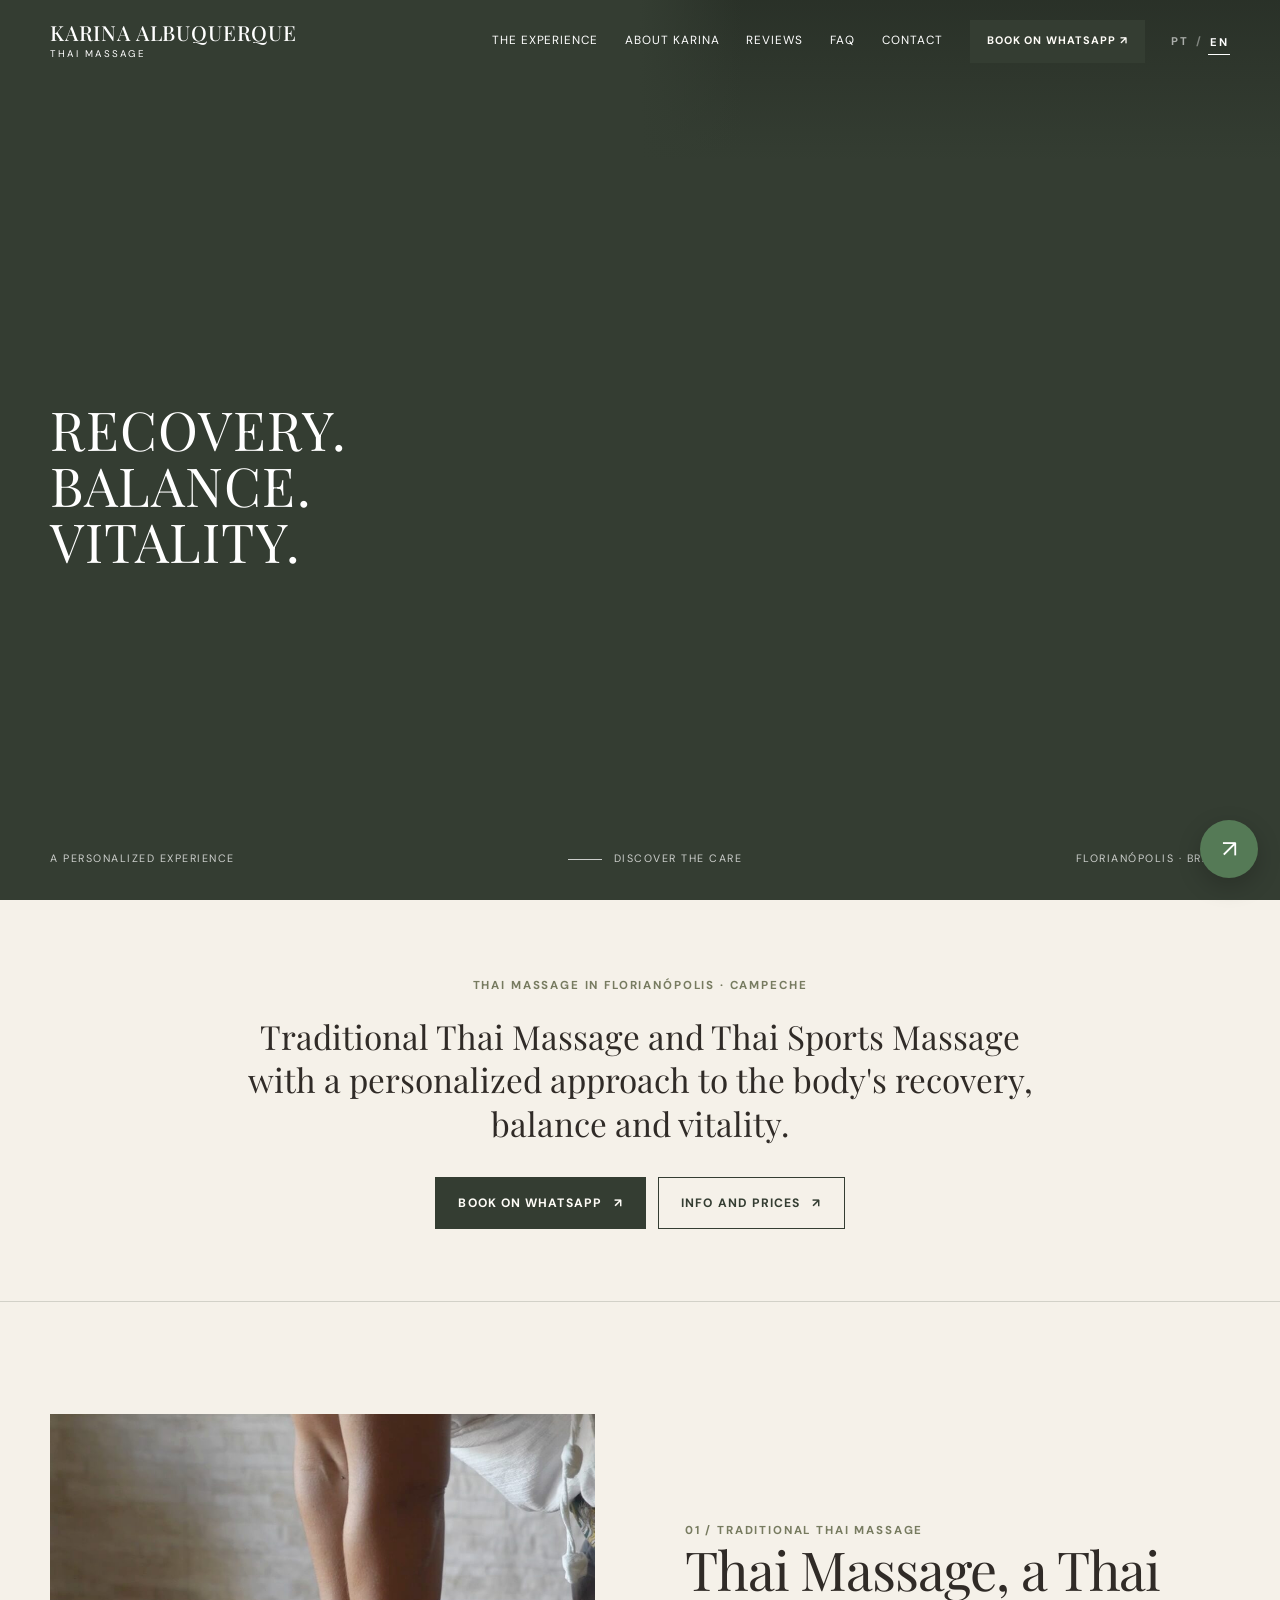
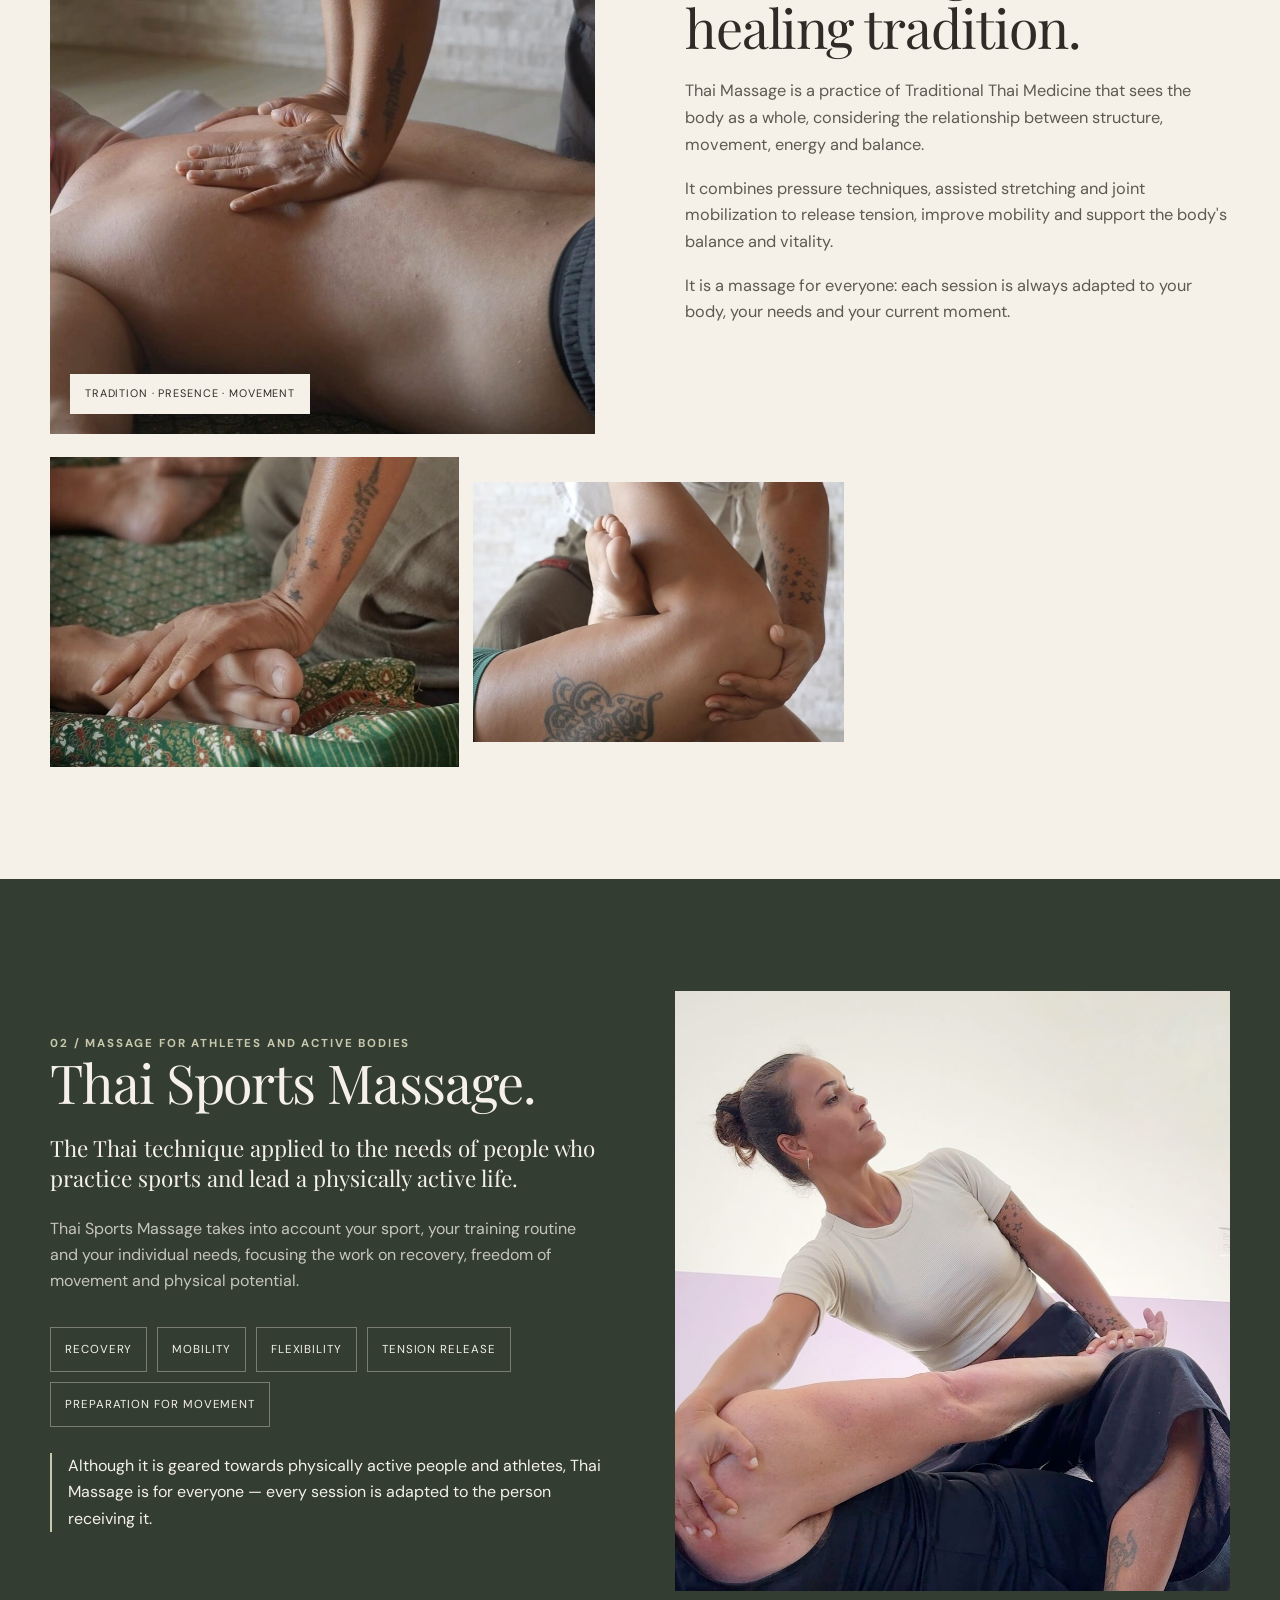
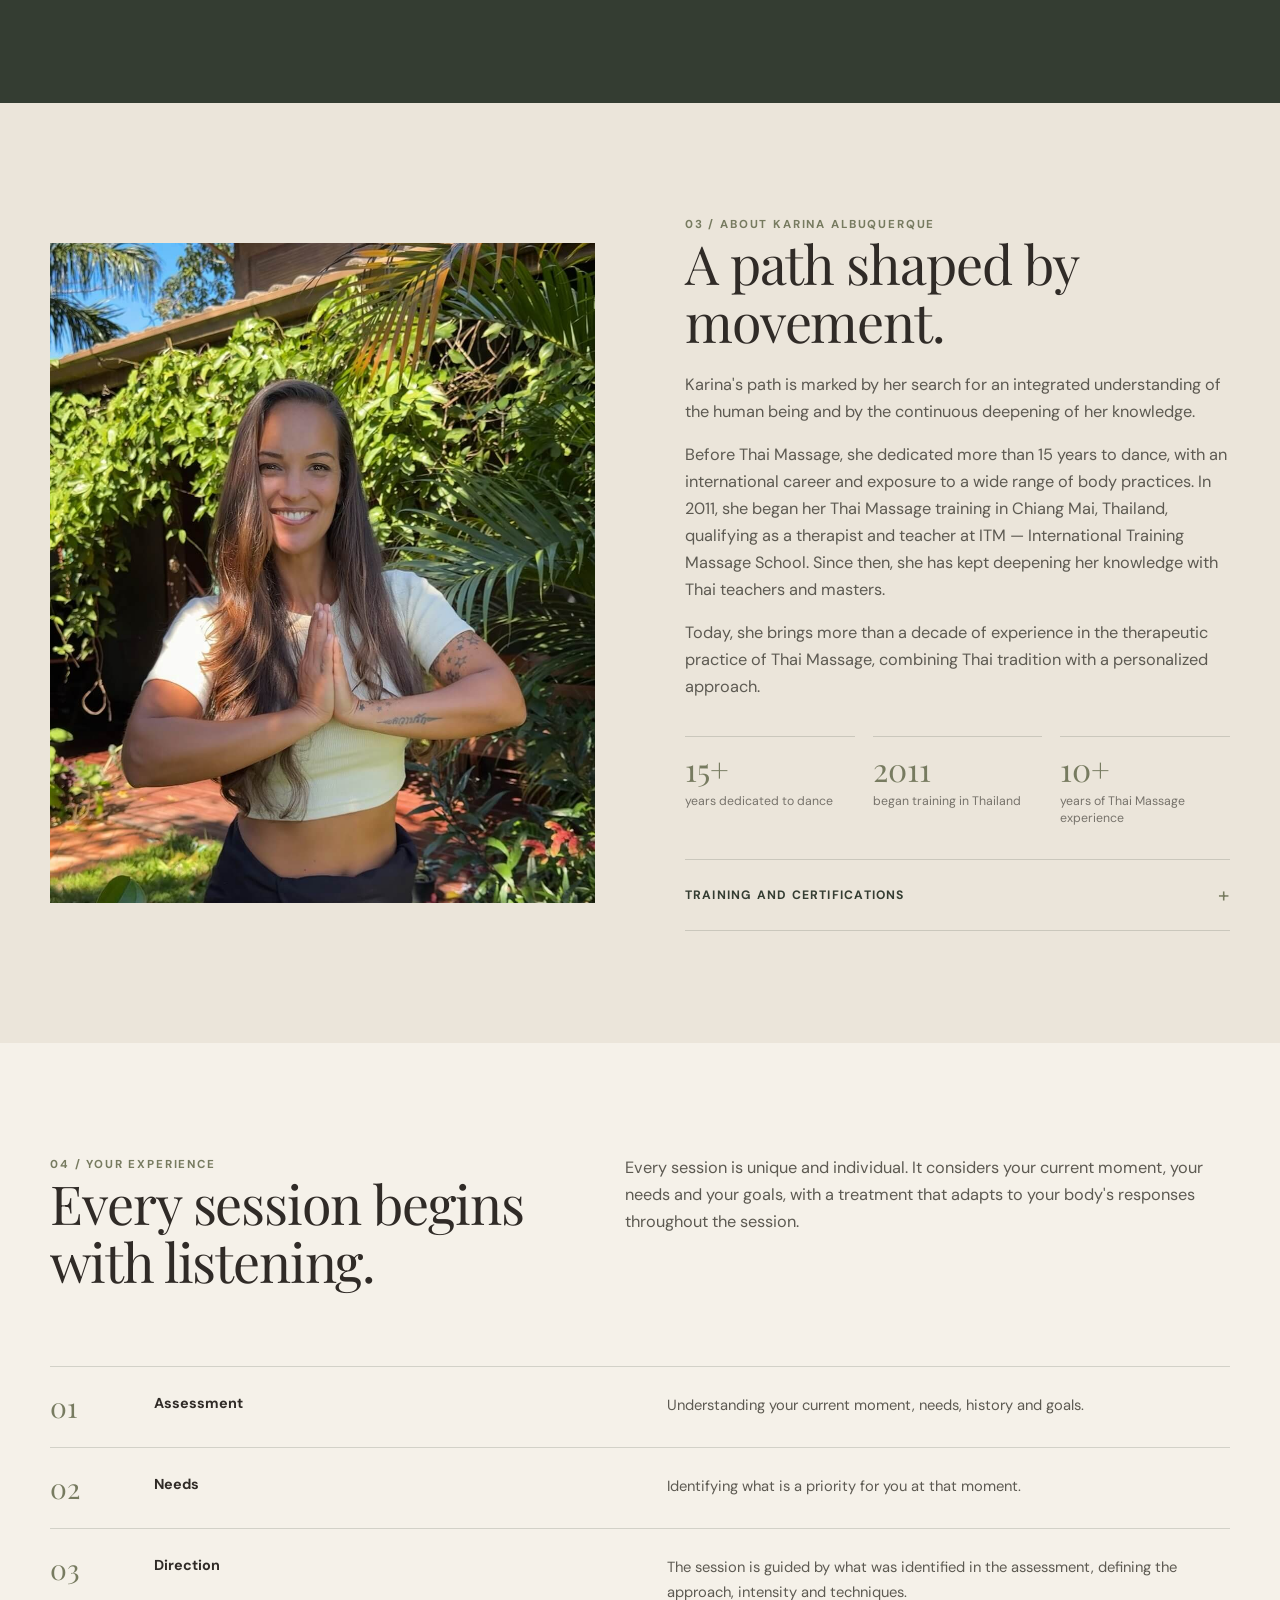
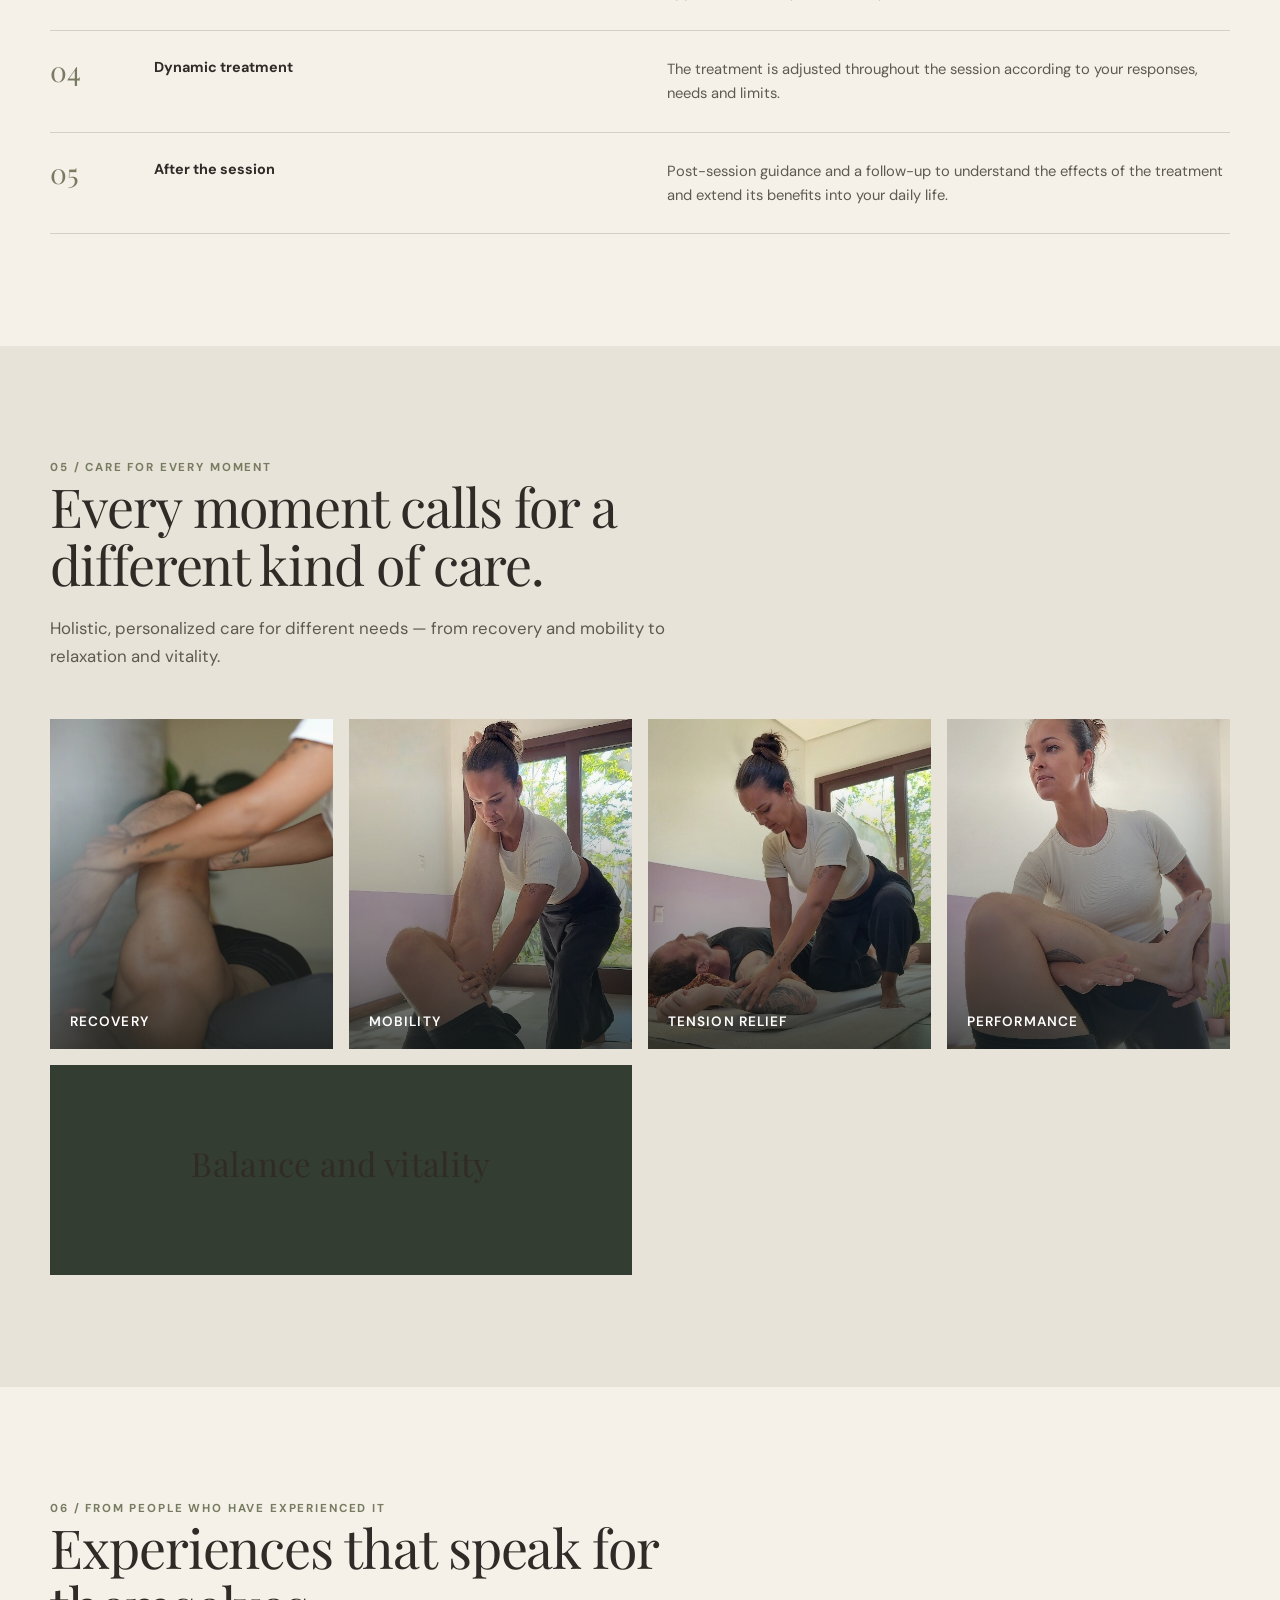
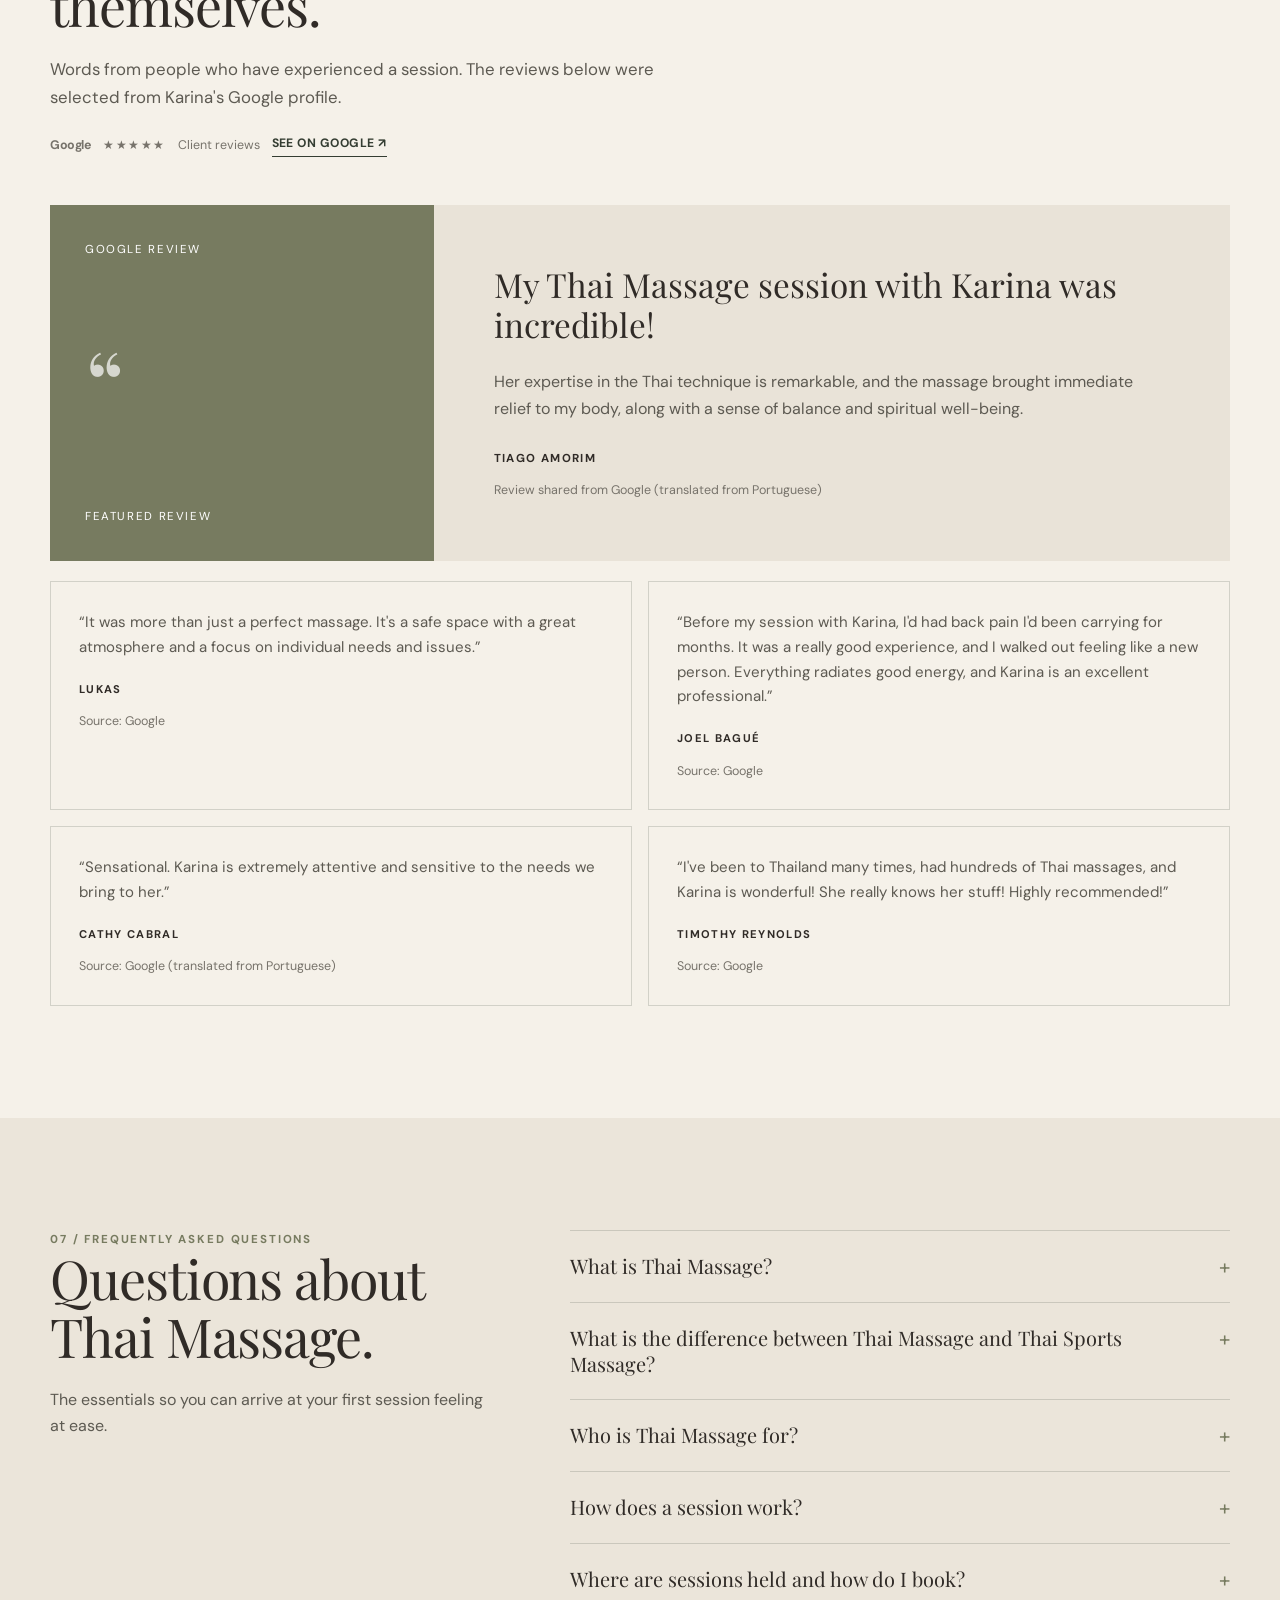
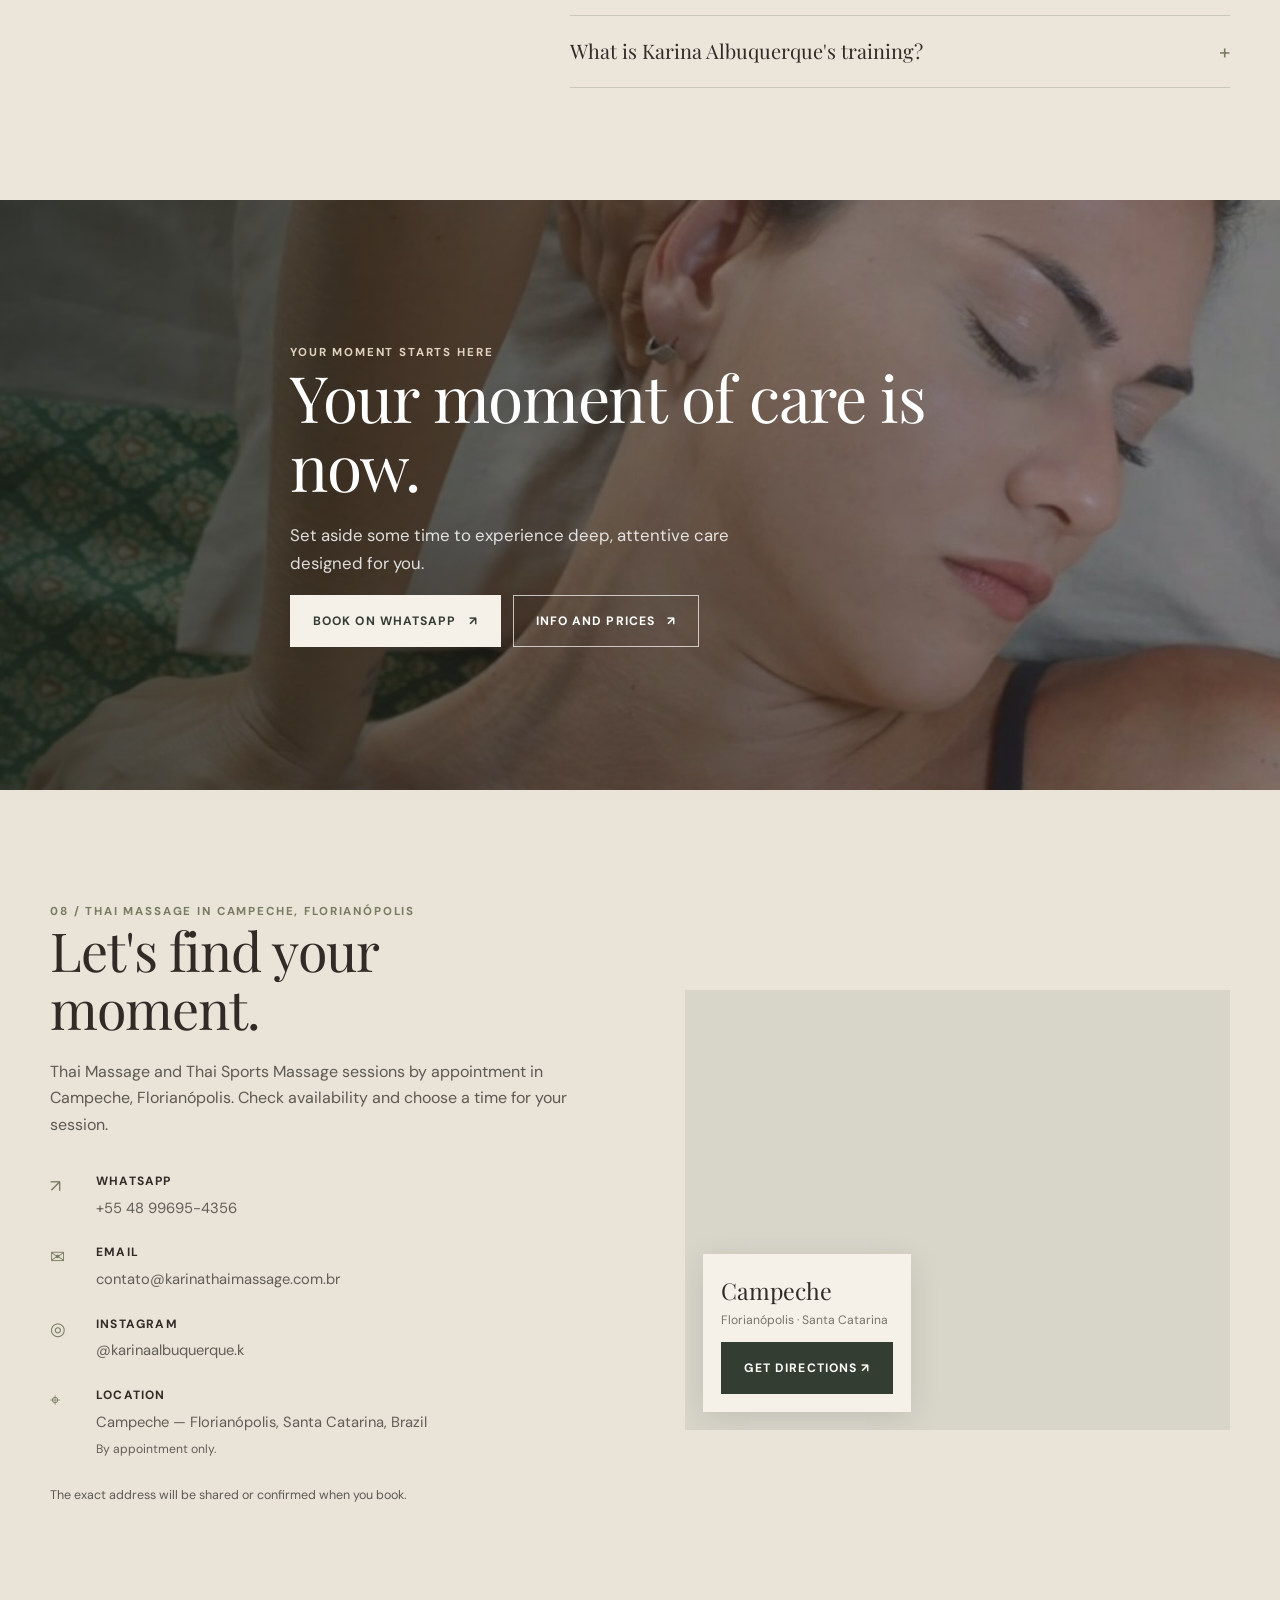
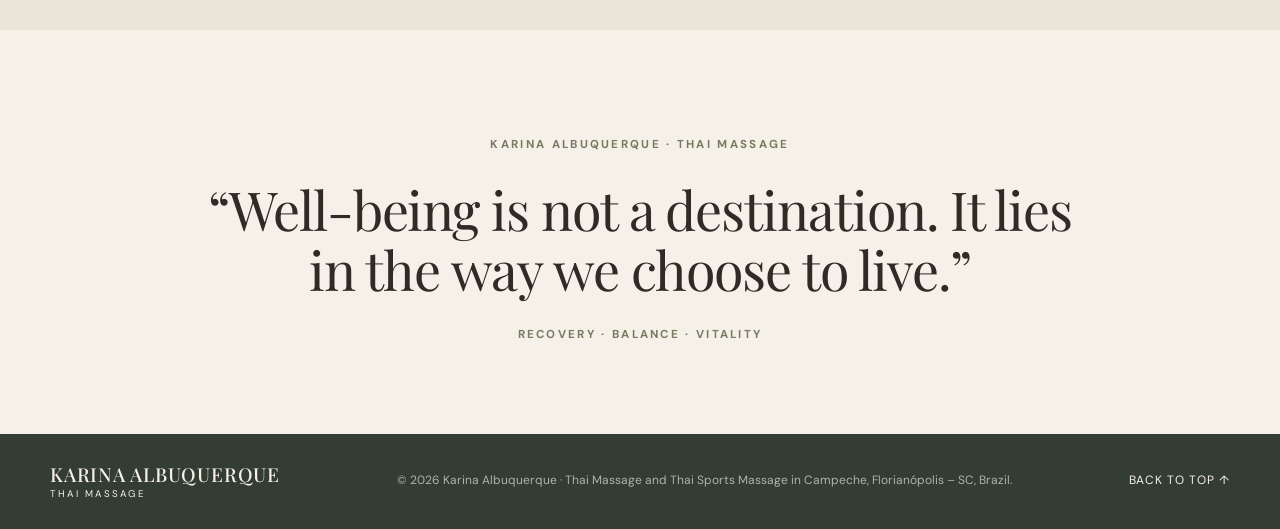
==== commit 399e26c9: "Ajuste og image" ====
--- a/en/index.html
+++ b/en/index.html
@@ -10,26 +10,25 @@
   <meta name="author" content="Karina Albuquerque">
   <meta name="geo.region" content="BR-SC">
   <meta name="geo.placename" content="Campeche, Florianópolis">
-  <!-- SUBSTITUIR "https://www.seudominio.com.br" pelo domínio definitivo do site antes da publicação (canonical, hreflang, Open Graph e dados estruturados). -->
-  <link rel="canonical" href="https://www.seudominio.com.br/en/">
-  <link rel="alternate" hreflang="pt-BR" href="https://www.seudominio.com.br/">
-  <link rel="alternate" hreflang="en" href="https://www.seudominio.com.br/en/">
-  <link rel="alternate" hreflang="x-default" href="https://www.seudominio.com.br/">
+  <link rel="canonical" href="https://karinathaimassage.com.br/en/">
+  <link rel="alternate" hreflang="pt-BR" href="https://karinathaimassage.com.br/">
+  <link rel="alternate" hreflang="en" href="https://karinathaimassage.com.br/en/">
+  <link rel="alternate" hreflang="x-default" href="https://karinathaimassage.com.br/">
   <meta property="og:type" content="website">
   <meta property="og:locale" content="en_US">
   <meta property="og:locale:alternate" content="pt_BR">
   <meta property="og:site_name" content="Karina Albuquerque · Thai Massage">
   <meta property="og:title" content="Thai Massage in Florianópolis (Campeche) | Karina Albuquerque">
   <meta property="og:description" content="Traditional Thai Massage and Thai Sports Massage with personalized sessions in Campeche, Florianópolis, Brazil.">
-  <meta property="og:url" content="https://www.seudominio.com.br/en/">
-  <meta property="og:image" content="https://www.seudominio.com.br/images/karina-albuquerque-thai-massage-campeche-florianopolis.jpg">
-  <meta property="og:image:width" content="1080">
-  <meta property="og:image:height" content="1920">
+  <meta property="og:url" content="https://karinathaimassage.com.br/en/">
+  <meta property="og:image" content="https://karinathaimassage.com.br/images/karina-albuquerque-thai-massage-og.jpg">
+  <meta property="og:image:width" content="959">
+  <meta property="og:image:height" content="959">
   <meta property="og:image:alt" content="Karina Albuquerque giving a Thai Massage session in Florianópolis">
   <meta name="twitter:card" content="summary_large_image">
   <meta name="twitter:title" content="Thai Massage in Florianópolis (Campeche) | Karina Albuquerque">
   <meta name="twitter:description" content="Traditional Thai Massage and Thai Sports Massage with personalized sessions in Campeche, Florianópolis, Brazil.">
-  <meta name="twitter:image" content="https://www.seudominio.com.br/images/karina-albuquerque-thai-massage-campeche-florianopolis.jpg">
+  <meta name="twitter:image" content="https://karinathaimassage.com.br/images/karina-albuquerque-thai-massage-og.jpg">
   <link rel="preload" as="image" href="../images/karina-thai-massage-hero-poster.jpg" fetchpriority="high">
   <script type="application/ld+json">
   {
@@ -37,13 +36,14 @@
     "@graph": [
       {
         "@type": "HealthAndBeautyBusiness",
-        "@id": "https://www.seudominio.com.br/#negocio",
+        "@id": "https://karinathaimassage.com.br/#negocio",
         "name": "Karina Albuquerque · Thai Massage",
         "description": "Traditional Thai Massage and Thai Sports Massage with personalized sessions by appointment in Campeche, Florianópolis, Brazil.",
-        "url": "https://www.seudominio.com.br/en/",
-        "image": "https://www.seudominio.com.br/images/karina-albuquerque-thai-massage-campeche-florianopolis.jpg",
+        "url": "https://karinathaimassage.com.br/en/",
+        "image": "https://karinathaimassage.com.br/images/karina-albuquerque-thai-massage-og.jpg",
         "telephone": "+55-48-99695-4356",
-        "email": "karinaalbuquerque.contato@gmail.com",
+        "email": "contato@karinathaimassage.com.br",
+        "sameAs": ["https://www.instagram.com/karinaalbuquerque.k/"],
         "address": {
           "@type": "PostalAddress",
           "addressLocality": "Florianópolis",
@@ -53,7 +53,7 @@
         },
         "areaServed": { "@type": "City", "name": "Florianópolis" },
         "hasMap": "https://www.google.com/maps?q=Campeche%2C+Florian%C3%B3polis%2C+SC",
-        "founder": { "@id": "https://www.seudominio.com.br/#karina" },
+        "founder": { "@id": "https://karinathaimassage.com.br/#karina" },
         "knowsLanguage": ["pt-BR", "en"],
         "hasOfferCatalog": {
           "@type": "OfferCatalog",
@@ -66,21 +66,21 @@
       },
       {
         "@type": "Person",
-        "@id": "https://www.seudominio.com.br/#karina",
+        "@id": "https://karinathaimassage.com.br/#karina",
         "name": "Karina Albuquerque",
         "jobTitle": "Thai Massage therapist and teacher",
-        "image": "https://www.seudominio.com.br/images/karina-albuquerque-terapeuta-thai-massage.jpg",
+        "image": "https://karinathaimassage.com.br/images/karina-albuquerque-terapeuta-thai-massage.jpg",
         "alumniOf": { "@type": "EducationalOrganization", "name": "ITM — International Training Massage School", "address": "Chiang Mai, Thailand" },
-        "worksFor": { "@id": "https://www.seudominio.com.br/#negocio" }
+        "worksFor": { "@id": "https://karinathaimassage.com.br/#negocio" }
       },
       {
         "@type": "WebPage",
-        "@id": "https://www.seudominio.com.br/en/#page",
-        "url": "https://www.seudominio.com.br/en/",
+        "@id": "https://karinathaimassage.com.br/en/#page",
+        "url": "https://karinathaimassage.com.br/en/",
         "name": "Thai Massage in Florianópolis (Campeche) | Karina Albuquerque",
         "inLanguage": "en",
-        "about": { "@id": "https://www.seudominio.com.br/#negocio" },
-        "primaryImageOfPage": "https://www.seudominio.com.br/images/karina-albuquerque-thai-massage-campeche-florianopolis.jpg"
+        "about": { "@id": "https://karinathaimassage.com.br/#negocio" },
+        "primaryImageOfPage": "https://karinathaimassage.com.br/images/karina-albuquerque-thai-massage-og.jpg"
       },
       {
         "@type": "FAQPage",
@@ -91,7 +91,7 @@
           { "@type": "Question", "name": "Who is Thai Massage for?", "acceptedAnswer": { "@type": "Answer", "text": "Thai Massage is for everyone. It suits anyone looking for recovery, greater mobility, tension relief, better performance or simply balance and vitality, from athletes and physically active people to those who want a moment of care, always adapted to each body." } },
           { "@type": "Question", "name": "How does a session work?", "acceptedAnswer": { "@type": "Answer", "text": "Every session is individual: it starts with an assessment of your current moment and goals, continues with a treatment adjusted to your body's responses, and ends with post-session guidance and a follow-up." } },
           { "@type": "Question", "name": "Where are sessions held and how do I book?", "acceptedAnswer": { "@type": "Answer", "text": "Sessions are held in Campeche, Florianópolis (SC, Brazil), by appointment only. Bookings are made via WhatsApp at +55 48 99695-4356, and the exact address is shared when your session is confirmed. Sessions are available in English." } },
-          { "@type": "Question", "name": "What is Karina Albuquerque's training?", "acceptedAnswer": { "@type": "Answer", "text": "Karina began her training in Chiang Mai, Thailand, in 2011, qualifying as a Thai Massage therapist and teacher at ITM — International Training Massage School. Since then, she has continued to deepen her knowledge with Thai teachers and masters." } }
+          { "@type": "Question", "name": "What is Karina Albuquerque's training?", "acceptedAnswer": { "@type": "Answer", "text": "Karina began her training in Chiang Mai, Thailand, in 2011, qualifying as a Thai Massage therapist and teacher at ITM — International Training Massage School. Since then, she has continued to deepen her knowledge with Thai teachers and masters. She is also trained in Thai Reflexology, Thai treatments with hot herbal compresses and aromatherapy oils, Advanced Lanna Thai Stretching with master Lar Khamtanong, and Osteothai." } }
         ]
       }
     ]
@@ -213,12 +213,17 @@
             <div class="milestone"><strong>2011</strong><span>began training in Thailand</span></div>
             <div class="milestone"><strong>10+</strong><span>years of Thai Massage experience</span></div>
           </div>
-          <!-- Completar com o currículo completo que a Karina vai enviar (mesma lista da versão em português, traduzida). -->
           <details class="credentials">
             <summary>Training and certifications</summary>
             <ul>
-              <li><span class="year">2011</span><span><strong>Thai Massage therapist and teacher</strong>ITM — International Training Massage School · Chiang Mai, Thailand</span></li>
-              <li><span class="year">Today</span><span><strong>Continuous learning</strong>Ongoing studies with Thai teachers and masters</span></li>
+              <li><strong>ITM — International Training Massage School</strong><span class="place">Chiang Mai, Thailand</span>
+                <ul><li>Thai Massage</li><li>CAPT Teacher Training — Thai Massage</li><li>Thai Reflexology</li></ul></li>
+              <li><strong>Spa Mantra</strong><span class="place">Chiang Mai, Thailand</span>
+                <ul><li>Thai Facial and Body Treatments</li><li>Hot Herbal Compresses</li><li>Aromatherapy Oil Massage</li></ul></li>
+              <li><strong>Master Lar Khamtanong</strong><span class="place">Chiang Mai, Thailand</span>
+                <ul><li>Advanced Lanna Thai Stretching</li></ul></li>
+              <li><strong>Sangha School · Dharma ITM Thai Massagem</strong><span class="place">São Paulo, Brazil</span>
+                <ul><li>Osteothai — Principles and General Overview, with prof. Oliver Chamorro</li></ul></li>
             </ul>
           </details>
         </div>
@@ -311,7 +316,7 @@
           <details class="faq-item"><summary>Who is Thai Massage for?</summary><p>Thai Massage is for everyone. It suits anyone looking for recovery, greater mobility, tension relief, better performance or simply balance and vitality — from athletes and physically active people to those who want a moment of care — always adapted to each body.</p></details>
           <details class="faq-item"><summary>How does a session work?</summary><p>Every session is individual: it starts with an assessment of your current moment and goals, continues with a treatment adjusted to your body's responses, and ends with post-session guidance and a follow-up.</p></details>
           <details class="faq-item"><summary>Where are sessions held and how do I book?</summary><p>Sessions are held in Campeche, Florianópolis (SC, Brazil), by appointment only. Bookings are made via WhatsApp at +55 48 99695-4356, and the exact address is shared when your session is confirmed. Sessions are available in English.</p></details>
-          <details class="faq-item"><summary>What is Karina Albuquerque's training?</summary><p>Karina began her training in Chiang Mai, Thailand, in 2011, qualifying as a Thai Massage therapist and teacher at ITM — International Training Massage School. Since then, she has continued to deepen her knowledge with Thai teachers and masters.</p></details>
+          <details class="faq-item"><summary>What is Karina Albuquerque's training?</summary><p>Karina began her training in Chiang Mai, Thailand, in 2011, qualifying as a Thai Massage therapist and teacher at ITM — International Training Massage School. Since then, she has continued to deepen her knowledge with Thai teachers and masters. She is also trained in Thai Reflexology, Thai treatments with hot herbal compresses and aromatherapy oils, Advanced Lanna Thai Stretching with master Lar Khamtanong, and Osteothai. The full list is under “Training and certifications” in the About section.</p></details>
         </div>
       </div>
     </section>
@@ -339,8 +344,8 @@
           <p>Thai Massage and Thai Sports Massage sessions by appointment in Campeche, Florianópolis. Check availability and choose a time for your session.</p>
           <address class="contact-details">
             <div class="contact-row"><div class="icon" aria-hidden="true">↗</div><div><strong>WhatsApp</strong><a class="whatsapp-link" href="#" target="_blank" rel="noopener">+55 48 99695-4356</a></div></div>
-            <div class="contact-row"><div class="icon" aria-hidden="true">✉</div><div><strong>Email</strong><a href="mailto:karinaalbuquerque.contato@gmail.com">karinaalbuquerque.contato@gmail.com</a></div></div>
-            <div class="contact-row"><div class="icon" aria-hidden="true">◎</div><div><strong>Instagram</strong><a href="https://www.instagram.com/" target="_blank" rel="noopener">Karina Albuquerque — Thai Massage</a><span style="display:block;font-size:.76rem;margin-top:4px">Inserir o link correto do perfil antes da publicação.</span></div></div>
+            <div class="contact-row"><div class="icon" aria-hidden="true">✉</div><div><strong>Email</strong><a href="mailto:contato@karinathaimassage.com.br">contato@karinathaimassage.com.br</a></div></div>
+            <div class="contact-row"><div class="icon" aria-hidden="true">◎</div><div><strong>Instagram</strong><a href="https://www.instagram.com/karinaalbuquerque.k/" target="_blank" rel="noopener">@karinaalbuquerque.k</a></div></div>
             <div class="contact-row"><div class="icon" aria-hidden="true">⌖</div><div><strong>Location</strong><span>Campeche — Florianópolis, Santa Catarina, Brazil</span><span style="display:block;font-size:.76rem;margin-top:4px">By appointment only.</span></div></div>
           </address>
           <p style="font-size:.78rem;margin-top:26px">The exact address will be shared or confirmed when you book.</p>
